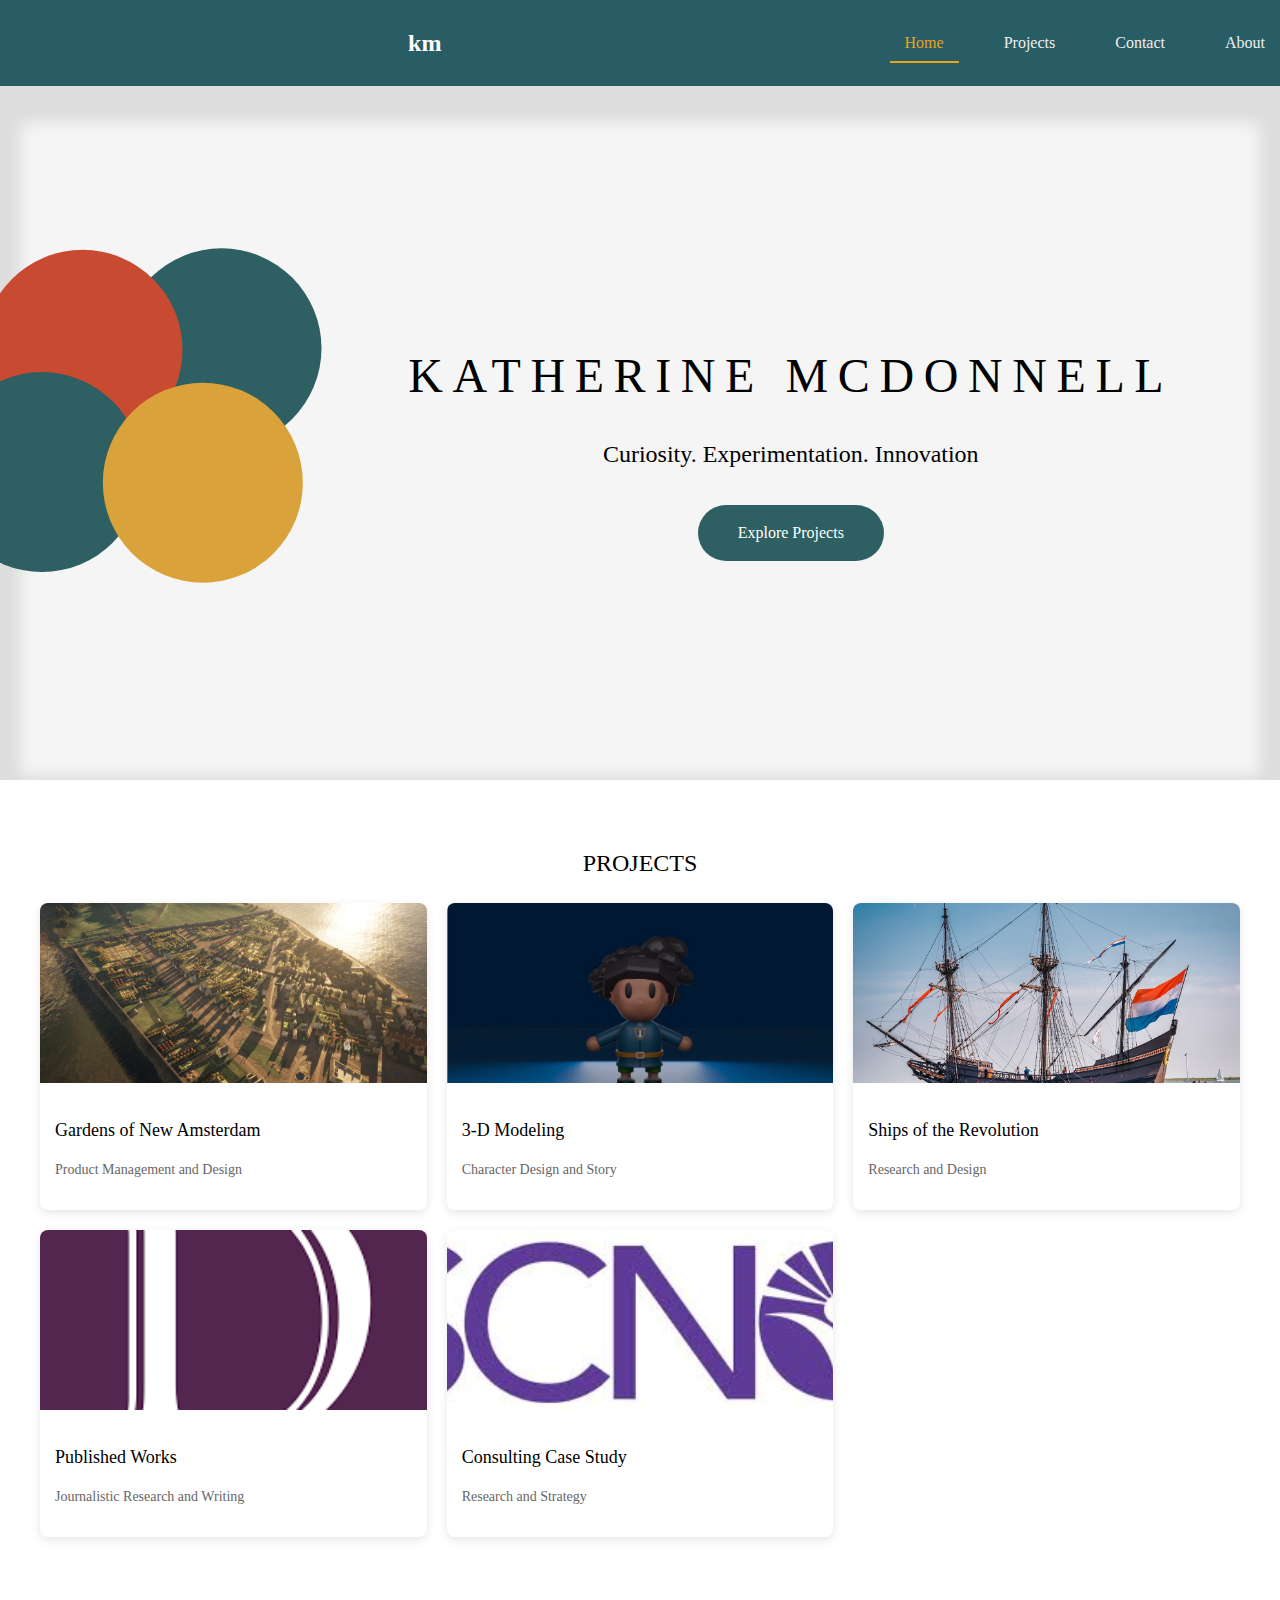
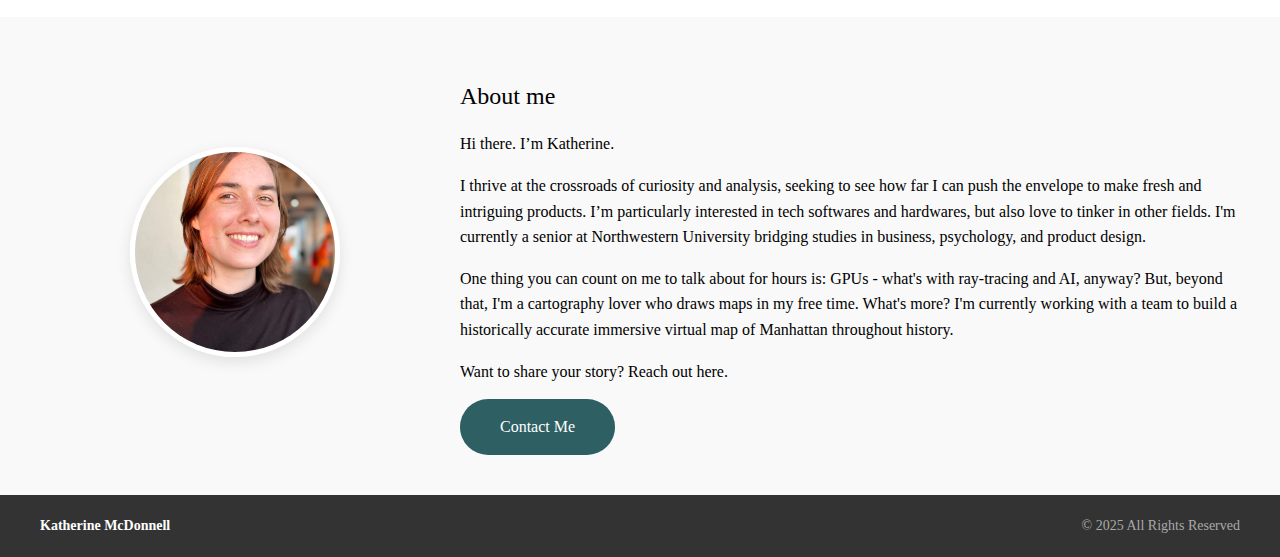
==== index.html @ 81356e84 "message" ====
<!DOCTYPE html>
<html lang="en">
<head>
    <meta charset="UTF-8">
    <meta name="viewport" content="width=device-width, initial-scale=1.0">
    <title>Katherine McDonnell | Portfolio</title>
    <link rel="stylesheet" href="style.css">
</head>
<div id="home" class="tab-pane active">
<body>
    <!-- Navigation -->
    <nav class="main-nav">
        <div class="container">
            <p class="logo">km</div>
            <ul class="nav-tabs">
                <li><a href="index.html" class="active">Home</a></li>
                <li><a href="projects.html">Projects</a></li>
                <li><a href="mailto:krmcd33@gmail.com">Contact</a></li>
                <li><a href="#about1">About</a></li>
            </ul>
        </div>
    </nav>

    <!-- Homepage Content -->
    <div class="Home">
        <!-- Hero Section -->
        <section class="hero">
            <div class="hero-content">
                <div class="circles-part">
                    <div class="parallax-container">
                        <div class="circle circle-1" data-speed="0.02"></div>
                        <div class="circle circle-2" data-speed="0.04"></div>
                        <div class="circle circle-3" data-speed="0.03"></div>
                        <div class="circle circle-4" data-speed="0.05"></div>
                    </div>
                </div>
                <div class="text-part">
                    <h1>KATHERINE MCDONNELL</h1>
                    <h2>Curiosity. Experimentation. Innovation</h2>
                    <a href="projects.html" class="btn">Explore Projects</a>
                </div>
            </div>
    
                <script>
                 document.addEventListener('DOMContentLoaded', function() {
                     const circles = document.querySelectorAll('.circle');
                     const container = document.querySelector('.parallax-container');
                    
                        // Initial position offset for natural look
                        circles.forEach(circle => {
                          const randomX = (Math.random() - 0.5) * 20;
                            const randomY = (Math.random() - 0.5) * 20;
                            circle.style.transform = `translate(${randomX}px, ${randomY}px)`;
                        });
                    
                        // Mouse parallax effect
                        document.addEventListener('mousemove', function(e) {
                            const containerRect = container.getBoundingClientRect();
                            const containerCenterX = containerRect.left + containerRect.width / 2;
                            const containerCenterY = containerRect.top + containerRect.height / 2;
                        
                            const mouseX = e.clientX;
                            const mouseY = e.clientY;
                        
                            circles.forEach(circle => {
                                const speed = parseFloat(circle.getAttribute('data-speed'));
                            
                                const offsetX = (containerCenterX - mouseX) * speed;
                                const offsetY = (containerCenterY - mouseY) * speed;
                            
                                circle.style.transform = `translate(${offsetX}px, ${offsetY}px)`;
                            });
                        });
                    
                        // Touch support for mobile
                        document.addEventListener('touchmove', function(e) {
                            if (e.touches.length > 0) {
                                const containerRect = container.getBoundingClientRect();
                                const containerCenterX = containerRect.left + containerRect.width / 2;
                                const containerCenterY = containerRect.top + containerRect.height / 2;
                            
                                const touchX = e.touches[0].clientX;
                                const touchY = e.touches[0].clientY;
                            
                                circles.forEach(circle => {
                                    const speed = parseFloat(circle.getAttribute('data-speed'));
                                
                                    const offsetX = (containerCenterX - touchX) * speed;
                                    const offsetY = (containerCenterY - touchY) * speed;
                                
                                    circle.style.transform = `translate(${offsetX}px, ${offsetY}px)`;
                                });
                            }
                        });
                    });
                </script>
            </div>

    
               
            </div>
        </section>

        <!-- Projects Section -->
        <section class="projects">
            <div class="container">
                <h3 class="section-title">PROJECTS</h3>
                <div class="project-grid">
                    <!-- Project 1 -->
                    <div class="project-card">
                        <div class="project-image">
                            <a href="gardens.html">
                            <img src="sunrise game map.jpg" alt="Gardens of New Amsterdam">
                            </a>
                        </div>
                        <div class="project-info">
                            <h3>Gardens of New Amsterdam</h3>
                            <p>Product Management and Design</p>
                        </div>
                    </div>
                    
                    <!-- Project 2 -->
                    <div class="project-card">
                        <div class="project-image">
                            <img src="teryn thorngrasp.jpg" alt="3D Character Modeling">
                        </div>
                        <div class="project-info">
                            <h3>3-D Modeling</h3>
                            <p>Character Design and Story</p>
                        </div>
                    </div>
                    
                    <!-- Project 3 -->
                    <div class="project-card">
                        <div class="project-image">
                            <a href="ships.html"> 
                            <img src="halve maen high qaulity.jpg" alt="Henry Hudson's Half Moon">
                            </a>
                        </div>
                        <div class="project-info">
                            <h3>Ships of the Revolution</h3>
                            <p>Research and Design</p>
                        </div>
                    </div>
                    <!-- Project 4 -->
                    <div class="project-card">
                        <div class="project-image">
                            <img src="Daily NU.png" alt="The Daily Northwestern">
                        </div>
                        <div class="project-info">
                            <h3>Published Works</h3>
                            <p>Journalistic Research and Writing</p>
                        </div>
                    </div>
                    <!-- Project 5 -->
                    <div class="project-card">
                        <div class="project-image">
                            <img src="scno logo.jpeg" alt="Consulting Case Study">
                        </div>
                        <div class="project-info">
                            <h3>Consulting Case Study</h3>
                            <p>Research and Strategy</p>
                        </div>
                    </div>
                </div>
            </div>
        </section>

        <!-- About Section -->
        <section class="about" id="about1">
            <div class="container">
                <div class="about-content" class_>
                    <div class="about-image">
                        <img src="Headshot.jpeg" alt="Katherine McDonnell">
                    </div>
                    <div class="about-text">
                        <h2>About me</h2>
                        <p>Hi there. I’m Katherine.</p>
                        <p>I thrive at the crossroads of curiosity and analysis, seeking to see how far I can push the envelope to make 
                            fresh and intriguing products. I’m particularly interested in tech softwares and hardwares, but also love to
                             tinker in other fields. I'm currently a senior at Northwestern University bridging studies in business, psychology, and product design.</p> 
                            
                        <p> One thing you can count on me to talk about for hours is: GPUs - what's with ray-tracing and AI, anyway? 
                            But, beyond that, I'm a cartography lover who draws maps in my free time. What's more?
                             I'm currently working with a team to build a historically accurate immersive virtual map of Manhattan throughout history.</p>
                        <p> Want to share your story? Reach out here. </p>
                        <a href="mailto:krmcd33@gmail.com" class="btn">Contact Me</a>
                    </div>
                </div>
            </div>
        </section>
    </body>

    <!-- Footer -->
    <footer>
        <div class="container">
            <div class="footer-content">
                <div class="footer-logo">Katherine McDonnell</div>
                <div class="footer-text">© 2025 All Rights Reserved</div>
            </div>
        </div>
    </footer>
</div>

    <!-- Additional tab content (these would be shown/hidden via JavaScript in a real implementation) -->
    
    
    <div class="timewalk-ships-content" style="display: none;">
        <div class="container">
            <div class="timewalk-intro">
                <h2>TimeWalk: Ships Through History</h2>
                <p>This project explores the evolution of maritime vessels from ancient galleys to modern container ships.</p>
            </div>
            
            <div class="timewalk-grid">
                <div class="timewalk-image">
                    <img src="/api/placeholder/400/320" alt="Historical Ships">
                </div>
                <div class="timewalk-text">
                    <h3>The Age of Sail</h3>
                    <p>From the 16th to the 19th century, sailing ships dominated maritime trade and naval warfare. This visualization recreates historically accurate models of ships from this era.</p>
                    <p>Based on naval architectural plans from maritime museums and historical records, these models showcase the evolution of ship design and seafaring technology.</p>
                </div>
            </div>
            
            <div class="historic-map">
                <h3>Port of Charleston: 1783</h3>
                <div class="map-image">
                    <img src="/api/placeholder/400/320" alt="Historical Harbor Map">
                </div>
                <p>This detailed recreation of Charleston Harbor in 1783 shows the bustling maritime activity during the early years of American independence, with accurate ship models based on historical records.</p>
            </div>
            
            <div class="timewalk-grid">
                <div class="timewalk-text">
                    <h3>Industrial Era Vessels</h3>
                    <p>The transition from sail to steam power revolutionized maritime transportation. This series explores the technological advancements of 19th and early 20th century ships.</p>
                    <p>Using engineering documents and photographs from maritime archives, these models demonstrate the industrial evolution of seafaring vessels.</p>
                </div>
                <div class="timewalk-image">
                    <img src="/api/placeholder/400/320" alt="Industrial Ships">
                </div>
            </div>
        </div>
    </div>
    
    <div class="modeling-content" style="display: none;">
        <div class="container">
            <div class="timewalk-intro">
                <h2>3D Character Modeling</h2>
                <p>A showcase of character design and modeling for games and interactive media.</p>
            </div>
            
            <div class="modeling-grid">
                <div class="modeling-card">
                    <h3>Medieval Characters</h3>
                    <div class="modeling-image">
                        <img src="/api/placeholder/400/320" alt="Medieval Character">
                    </div>
                    <p>Series of historically accurate character models for an educational game about medieval European village life.</p>
                    <div class="character-samples">
                        <div class="character-sample">
                            <img src="/api/placeholder/400/320" alt="Character 1">
                        </div>
                        <div class="character-sample">
                            <img src="/api/placeholder/400/320" alt="Character 2">
                        </div>
                        <div class="character-sample">
                            <img src="/api/placeholder/400/320" alt="Character 3">
                        </div>
                    </div>
                </div>
                
                <div class="modeling-card">
                    <h3>Fantasy Creatures</h3>
                    <div class="modeling-image">
                        <img src="/api/placeholder/400/320" alt="Fantasy Creature">
                    </div>
                    <p>Original character designs for an indie fantasy game project, featuring unique creatures and humanoid characters.</p>
                    <div class="character-samples">
                        <div class="character-sample">
                            <img src="/api/placeholder/400/320" alt="Creature 1">
                        </div>
                        <div class="character-sample">
                            <img src="/api/placeholder/400/320" alt="Creature 2">
                        </div>
                        <div class="character-sample">
                            <img src="/api/placeholder/400/320" alt="Creature 3">
                        </div>
                    </div>
                </div>
            </div>
            
            <div class="gallery" style="margin-top: 40px;">
                <h2 class="section-title">Model Gallery</h2>
                <div class="gallery-grid">
                    <div class="gallery-item">
                        <img src="/api/placeholder/400/320" alt="3D Model 1">
                    </div>
                    <div class="gallery-item">
                        <img src="/api/placeholder/400/320" alt="3D Model 2">
                    </div>
                    <div class="gallery-item">
                        <img src="/api/placeholder/400/320" alt="3D Model 3">
                    </div>
                    <div class="gallery-item">
                        <img src="/api/placeholder/400/320" alt="3D Model 4">
                    </div>
                </div>
            </div>
        </div>
    </div>

    <!-- Note: In a real implementation, you would need JavaScript to handle tab switching -->
    <script>
        // This would be expanded in a real implementation to handle tab switching
        document.addEventListener('DOMContentLoaded', function() {
            const navLinks = document.querySelectorAll('.nav-tabs a');
            
            navLinks.forEach(link => {
                link.addEventListener('click', function(e) {

                    if (text === 'Projects') return;
                    
                    e.preventDefault();
                    
                    // Remove active class from all links
                    navLinks.forEach(l => l.classList.remove('active'));
                    
                    // Add active class to clicked link
                    this.classList.add('active');
                    
                    // Hide all content sections
                    document.querySelector('.homepage-content').style.display = 'none';
                    document.querySelector('.project-content').style.display = 'none';
                    document.querySelector('.about').style.display = 'none';
                    document.querySelector('.contact').style.display = 'none';
                    
                    // Show relevant content based on clicked tab
                    const text = this.textContent.trim();
                    if (text === 'Home') {
                        document.querySelector('.homepage-content').style.display = 'block';
                    } else if (text === 'Projects') {
                        document.querySelector('.project-content').style.display = 'block';
                    } else if (text === 'About') {
                        document.querySelector('.about').style.display = 'block';
                    } else if (text === 'Contact) 
                        document.querySelector('.contact').style.display = 'block';
                    }
                });
            });
            
            // Set homepage content as visible by default
            document.querySelector('.homepage-content').style.display = 'block';
        });
    </script>
</body>
</html>
---- style.css ----
{
    margin: 0;
    padding: 0;
    box-sizing: border-box;
}

body {
    font-family: 'Jost';
    line-height: 1.6;
    color: #000000;
    background-color: #fff;
}

.container {
    max-width: 1200px;
    margin: 0 auto;
    padding: 0 20px;
}

a {
    text-decoration: none;
    color: #333;
}

img {
    max-width: 100%;
    height: auto;
}


/* Header Styles */
header {
    padding: 0px 0;
    border-bottom: 1px solid #eee;
}

.header-content {
    display: flex;
    justify-content: space-between;
    align-items: center;
}

/* Navigation Styles */
.main-nav {
    background-color: #295D65;
    padding: 0px 0;
    margin-bottom: 0px;
    position: sticky;
    top: 0;
    text-align: center;
    z-index: 1000;
    display: flex;
    align-items: center;
    }
    
.logo {
    font-size: 24px;
    margin-left: 0px;
    justify-content: left;
    font-weight: bold;
    color: #fffafa;
}
.nav-tabs {
    display: flex;
    list-style: none;
    gap: 30px;
    justify-content: center;
}

.nav-tabs li a {
    padding: 10px 15px;
    font-weight: 500;
    transition: all 0.3s;
    color:#eee;
}

.nav-tabs li a:hover,
.nav-tabs li a.active {
    color: #E8A41C;
    border-bottom: 2px solid #E8A41C;
}

/* Hero Section */
.hero {
    width: 100%;
    min-height: 70vh;
    display: flex;
    align-items: center;
    background-color: #f5f5f5;
    box-shadow: inset 0px 16px 16px 20px rgba(0, 0, 0, 0.1);
    padding: 2rem 0;
    overflow: hidden;
}

.hero-content {
    width: 100%;
    max-width: 1200px;
    margin: 0 auto;
    display: flex;
    flex-direction: row;
    align-items: center;
    justify-content: space-between;
    padding: 0 2rem;
}

/* Left side with circles */
.circles-part {
    width: 30%;
    position: relative;
}

.parallax-container {
    position: relative;
    width: 100%;
    height: 400px;
}

.circle {
    position: absolute;
    border-radius: 50%;

    transition: transform 0.3s ease-out;
}

.circle-1 {
    width: 200px;
    height: 200px;
    background-color: #C84B31; /* Red-orange */
    top: 25px;
    left: -55px;
    z-index: 2;
}

.circle-2 {
    width: 200px;
    height: 200px;
    background-color: #2D5F63; /* Teal */
    top: 25px;
    left: 75px;
    z-index: 1;
}

.circle-3 {
    width: 200px;
    height: 200px;
    background-color: #2D5F63; /* Second teal circle */
    top: 140px;
    left: -100px;
    z-index: 3;
}

.circle-4 {
    width: 200px;
    height: 200px;
    background-color: #D9A23A; /* Yellow-gold */
    top: 140px;
    left: 55px;
    z-index: 4;
}

/* Right side with text */
.text-part {
    width: 100%;
    text-align: center;
    padding-left: 2rem;
}

.text-part h1 {
    font-size: 3rem;
    font-weight: 500;
    margin-bottom: 1rem;
    letter-spacing: 0.6rem;
}

.text-part h2 {
    font-size: 1.5rem;
    font-weight: 400;
    margin-bottom: 2rem;
}

.btn {
    display: inline-block;
    padding: 15px 40px;
    background-color: #2D5F63;
    color: white;
    text-decoration: none;
    border-radius: 50px;
    font-size: 1rem;
    font-weight: 500;
    transition: all 0.3s ease;
}

.btn:hover {
    background-color: #224b4e;
    transform: translateY(-3px);
    box-shadow: 0 10px 20px rgba(0, 0, 0, 0.1);
}

/* Responsive styles */
@media (max-width: 992px) {
    .hero-content {
        flex-direction: column;
    }
    
    .circles-part, .text-part {
        width: 100%;
    }
    
    .circles-part {
        margin-bottom: 2rem;
    }
    
    .text-part {
        text-align: center;
        padding-left: 0;
    }
    
    .parallax-container {
        height: 350px;
    }
}

@media (max-width: 576px) {
    .text-part h1 {
        font-size: 2rem;
    }
    
    .text-part h2 {
        font-size: 1rem;
    }
    
    .btn {
        padding: 12px 30px;
    }
    
    .parallax-container {
        height: 300px;
    }
    
    .circle {
        transform: scale(0.8);
    }
}
/* END logo styles*/

/* Projects Section */
.projects {
    padding: 40px 0;
}

.section-title {
    font-size: 24px;
    margin-bottom: 20px;
    text-align: center;
}

.project-grid {
    display: grid;
    grid-template-columns: repeat(3, 1fr);
    gap: 20px;
    margin-bottom: 40px;
}

.project-card {
    background-color: #fff;
    border-radius: 8px;
    overflow: hidden;
    box-shadow: 0 3px 10px rgba(0,0,0,0.1);
    transition: transform 0.3s;
}

.project-card:hover {
    transform: translateY(-5px);
}

.project-image {
    height: 180px;
    overflow: hidden;
}

.project-image img {
    width: 100%;
    height: 100%;
    object-fit: cover;
    transition: transform 0.3s;
}

.project-card:hover .project-image img {
    transform: scale(1.05);
}

.project-info {
    padding: 15px;
}

.project-info h3 {
    margin-bottom: 10px;
    font-size: 18px;
}

.project-info p {
    color: #666;
    font-size: 14px;
}

/* About Section */
.section-about {
    margin-bottom: 40px;
    background-color: #f5f5f5; /* Light gray background */
    padding: 20px;
    border-radius: 8px;
    box-shadow: inset 0px 16px 0px 20px rgba(0, 0, 0, 0.1); /* Subtle drop shadow */
}

.about {
    padding: 40px 0;
    background-color: #f9f9f9;
}

.about-content {
    display: grid;
    grid-template-columns: 1fr 2fr;
    gap: 30px;
    align-items: center;
}

.about-image {
    text-align: center;
}

.about-image img {
    width: 200px;
    height: 200px;
    border-radius: 50%;
    object-fit: cover;
    border: 5px solid #fff;
    box-shadow: 0 5px 15px rgba(0,0,0,0.1);
}

.about-text h2 {
    margin-bottom: 15px;
    font-size: 24px;
}

.about-text p {
    margin-bottom: 15px;
    color: #000000;
}

/* Gallery Section */
.gallery {
    padding: 40px 0;
}

.gallery-grid {
    display: grid;
    grid-template-columns: repeat(4, 1fr);
    gap: 15px;
}

.gallery-item {
    height: 180px;
    overflow: hidden;
    border-radius: 8px;
}

.gallery-item img {
    width: 100%;
    height: 100%;
    object-fit: cover;
    transition: transform 0.3s;
}

.gallery-item:hover img {
    transform: scale(1.05);
}

/* Contact Section */
.contact {
    padding: 40px 0;
    background-color: #f9f9f9;
}

.contact-btn {
    display: block;
    text-align: center;
    margin-top: 20px;
}

/* Footer */
footer {
    background-color: #333;
    color: #fff;
    padding: 20px 0;
    text-align: center;
    font-size: 14px;
}

.footer-content {
    display: flex;
    justify-content: space-between;
    align-items: center;
}

.footer-logo {
    color: #fff;
    font-weight: bold;
}

.footer-text {
    color: #aaa;
}

/* Time Walk Specific Styles */
.timewalk-content {
    padding: 20px 0 40px;
}

.timewalk-intro {
    margin-bottom: 30px;
}

h2 {
    font-size: 24px;
    margin-bottom: 15px;
    font-weight: 500;
}

.timewalk-grid {
    display: grid;
    grid-template-columns: 1;
    gap: 30px;
    margin-bottom: 40px;
}

.timewalk-image {
    height: 250px;
    border-radius: 8px;
    overflow: hidden;
    
}

.timewalk-image img {
    width: 100%;
    height: 100%;
    object-fit: contain;
    align-items: left;
}

h3 {
    font-size: 20px;
    margin-bottom: 15px;
    font-weight: 500;
}

.timewalk-text p {
    color: #555;
    margin-bottom: 15px;
}

.historic-map {
    margin: 40px 0;
}

.map-image {
    height: 400px;
    border-radius: 8px;
    overflow: hidden;
    margin-bottom: 20px;
}

.map-image img {
    width: 100%;
    height: 100%;
    object-fit: cover;
}

.inline-img {
    vertical-align: middle; /* Aligns the image with the text */
    margin-right: 10px; /* Adds spacing between the image and text */
    height: 40px; /* Adjust size as needed */
}

/* 3D Modeling Specific Styles */
.modeling-grid {
    display: grid;
    grid-template-columns: 1fr 1fr;
    gap: 30px;
}

.modeling-card {
    background-color: #f9f9f9;
    border-radius: 8px;
    overflow: hidden;
    padding: 20px;
    box-shadow: 0 3px 10px rgba(0,0,0,0.1);
}

.modeling-card h3 {
    font-size: 20px;
    margin-bottom: 15px;
}

.modeling-image {
    height: 200px;
    border-radius: 8px;
    overflow: hidden;
    margin-bottom: 15px;
}

.modeling-image img {
    width: 100%;
    height: 100%;
    object-fit: cover;
}

.character-samples {
    display: flex;
    gap: 15px;
    margin-top: 20px;
}

.character-sample {
    width: 80px;
    height: 80px;
    border-radius: 8px;
    overflow: hidden;
}

.character-sample img {
    width: 100%;
    height: 100%;
    object-fit: cover;
}

/* Responsive Design */
@media (max-width: 992px) {
    .project-grid, 
    .gallery-grid {
        grid-template-columns: repeat(3, 1fr);
    }
}

@media (max-width: 768px) {
    .about-content,
    .timewalk-grid,
    .modeling-grid {
        grid-template-columns: 1fr;
    }
    
    .about-image {
        margin-bottom: 20px;
    }
    
    .nav-tabs {
        flex-wrap: wrap;
        gap: 10px;
    }
    
    .gallery-grid {
        grid-template-columns: repeat(2, 1fr);
    }
    
    .footer-content {
        flex-direction: column;
        gap: 15px;
    }
}

@media (max-width: 576px) {
    .project-grid,
    .gallery-grid {
        grid-template-columns: 1fr;
    }
    
    .character-samples {
        flex-wrap: wrap;
    }
}
.section-work {
    margin-bottom: 40px;
    background-color: #F4F4F4; /* Light gray background */
    padding: 20px;
    border-radius: 8px;
    box-shadow: 4px 4px 8px rgba(0, 0, 0, 0.1); /* Subtle drop shadow */
}

.section-light-shadow {
    box-shadow: 0 2px 4px rgba(0, 0, 0, 0.05);
}

.section-medium-shadow {
    box-shadow: 0 4px 8px rgba(0, 0, 0, 0.1);
}

.section-heavy-shadow {
    box-shadow: 0 8px 16px rgba(0, 0, 0, 0.15);
}

.showcase-grid {
    display: grid;
    grid-template-columns: repeat(2, 1fr);
    gap: 20px;
    margin-bottom: 40px;
}

.showcase-grid img {
    width: 300px;  /* Fixed width */
    height: 200px; /* Fixed height */
    object-fit: cover; /* This is crucial - maintains aspect ratio without distortion */
}

.grid-container {
    display: grid;
    grid-template-columns: auto auto;
    gap: 10px; /* Optional: adds space between images */
  }
  
  .grid-container img {
    width: 300px;  /* Fixed width */
    height: 200px; /* Fixed height */
    object-fit: cover; /* This is crucial - maintains aspect ratio without distortion */
  }

  .banner {
    position: relative;
    width: 100vw;
    margin-left: 50%;
    transform: translateX(-50%);
    height: 500px; /* Adjust height as needed */
    overflow: hidden;
    margin-top: 0 !important;
  }

  .banner img {
    width: 100vw;
    height: 100%;
    object-fit: cover;
    display: block; /* Removes any default spacing */
  }

  body {
    margin: 0;
    padding: 0;
    overflow-x: hidden; /* Prevents horizontal scrollbars */
  }

  .container-flex {
    display: flex;
    align-items: stretch; /* Ensures equal height */
    width: 80%; /* Adjust width as needed */
    margin: 0 auto; /* Centers the container */
}

.image-container {
    flex: 1; 
    display: flex;
    justify-content: center; /* Centers the image */
    align-items: center; /* Aligns vertically */
}

.image-container img {
    height: auto; /* Makes image match text height */
    max-height: auto; /* Prevents overflow */
    width: auto; /* Maintains aspect ratio */
}

.text-container {
    flex: 1; /* Takes up the right half */
    display: flex;
    flex-direction: column;
    justify-content: space-between;
    padding-left: 20px; /* Space between image and text */
}

.text-container p {
    padding: 15px;
    margin: 5px 0;
    border-radius: 5px; /* Slight rounding for styling */
}

html {
    scroll-behavior: smooth;
}
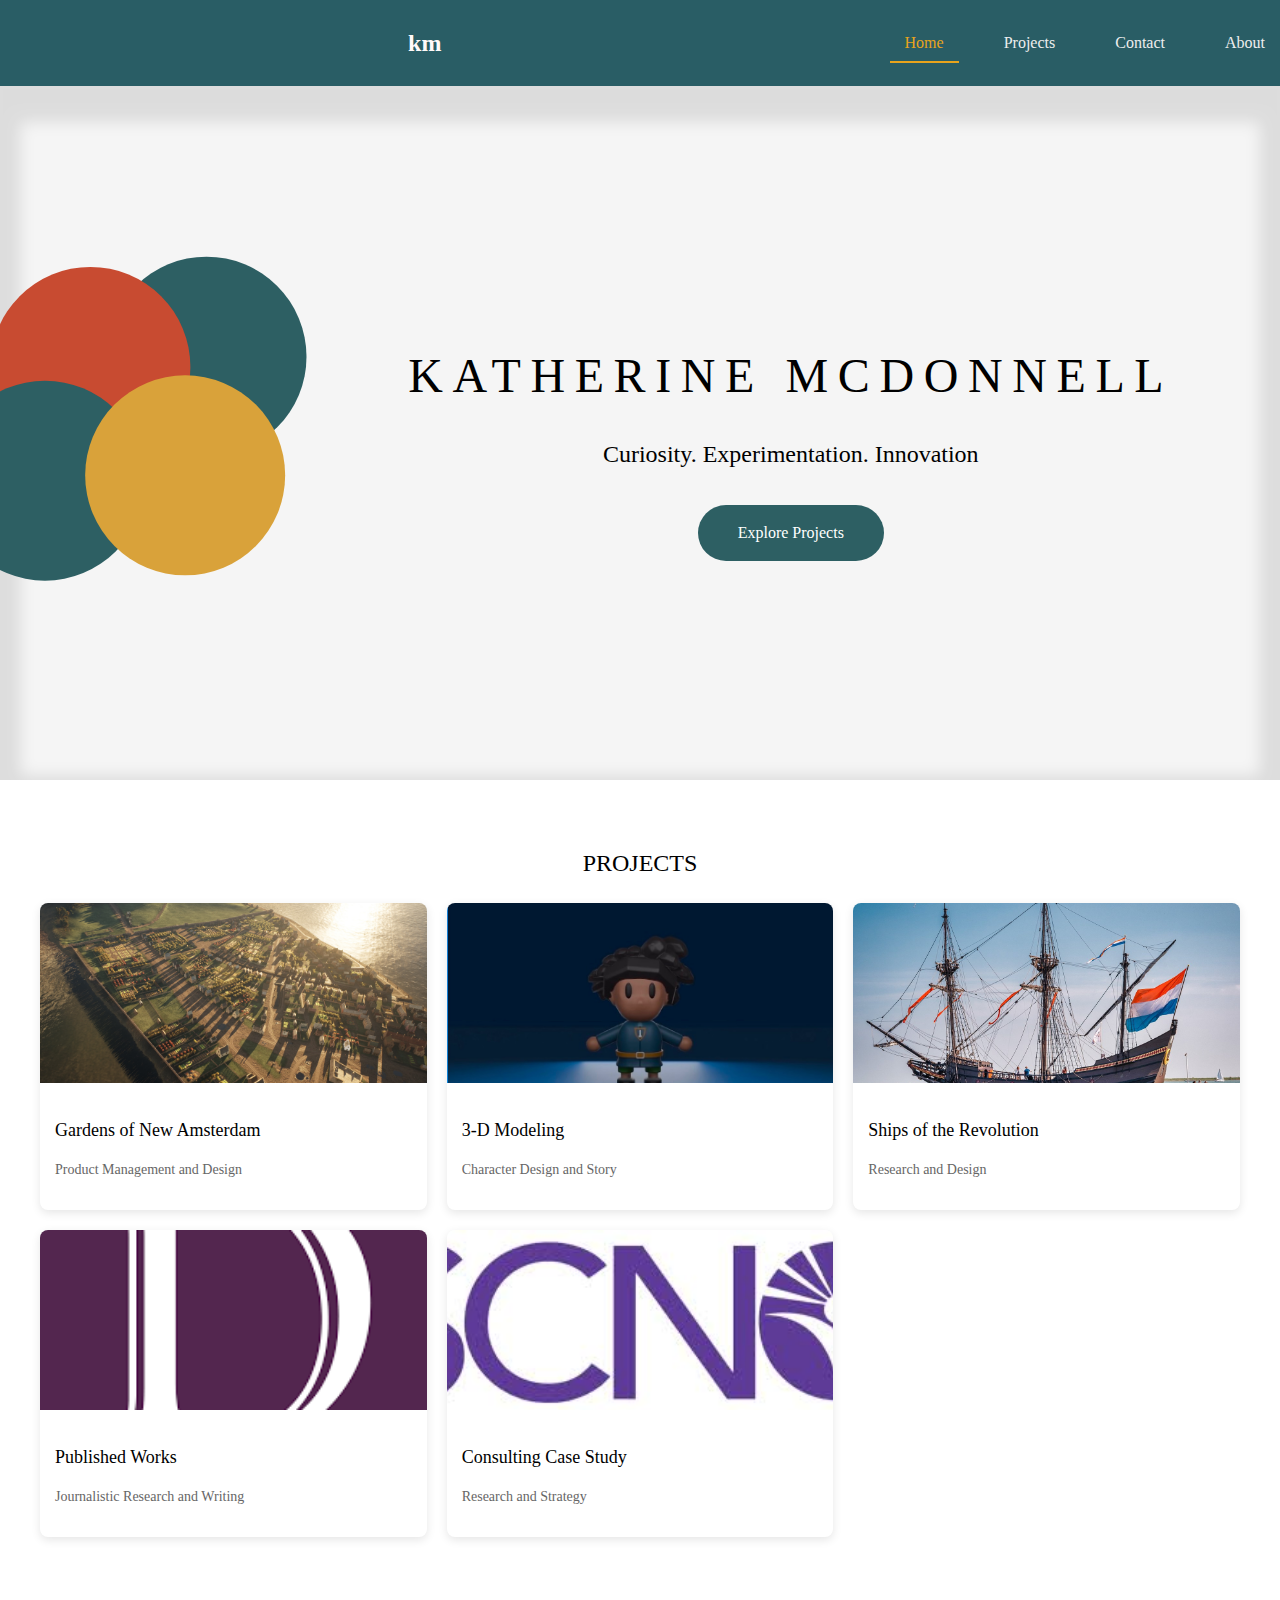
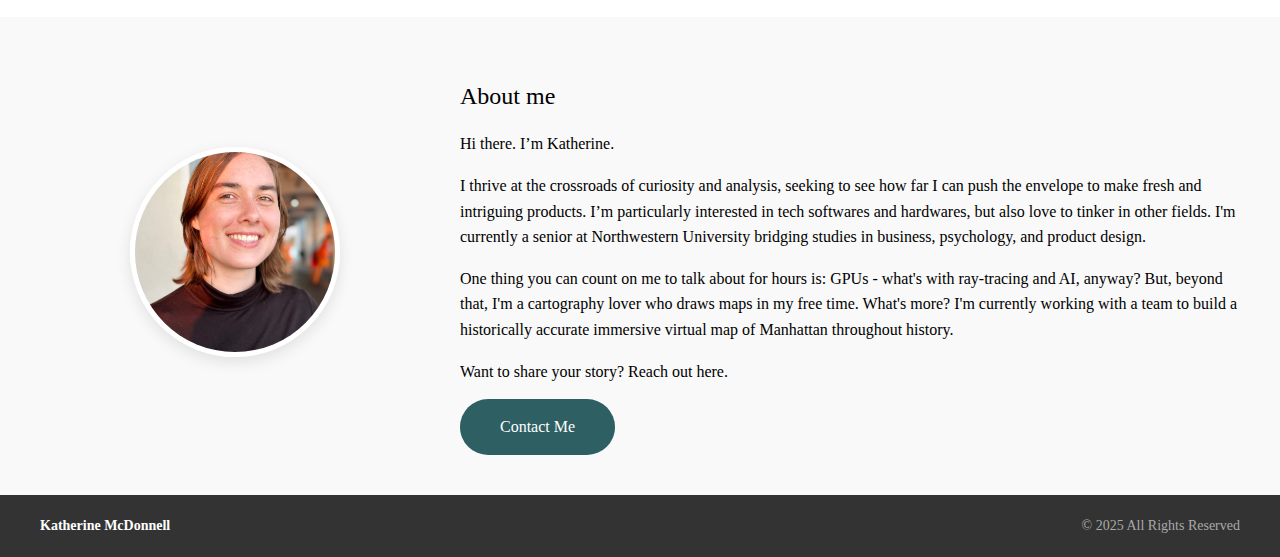
==== commit 34a4b0c2: "Commit main" ====
--- a/index.html
+++ b/index.html
@@ -352,7 +352,6 @@
             
             // Set homepage content as visible by default
             document.querySelector('.homepage-content').style.display = 'block';
-        });
     </script>
 </body>
 </html>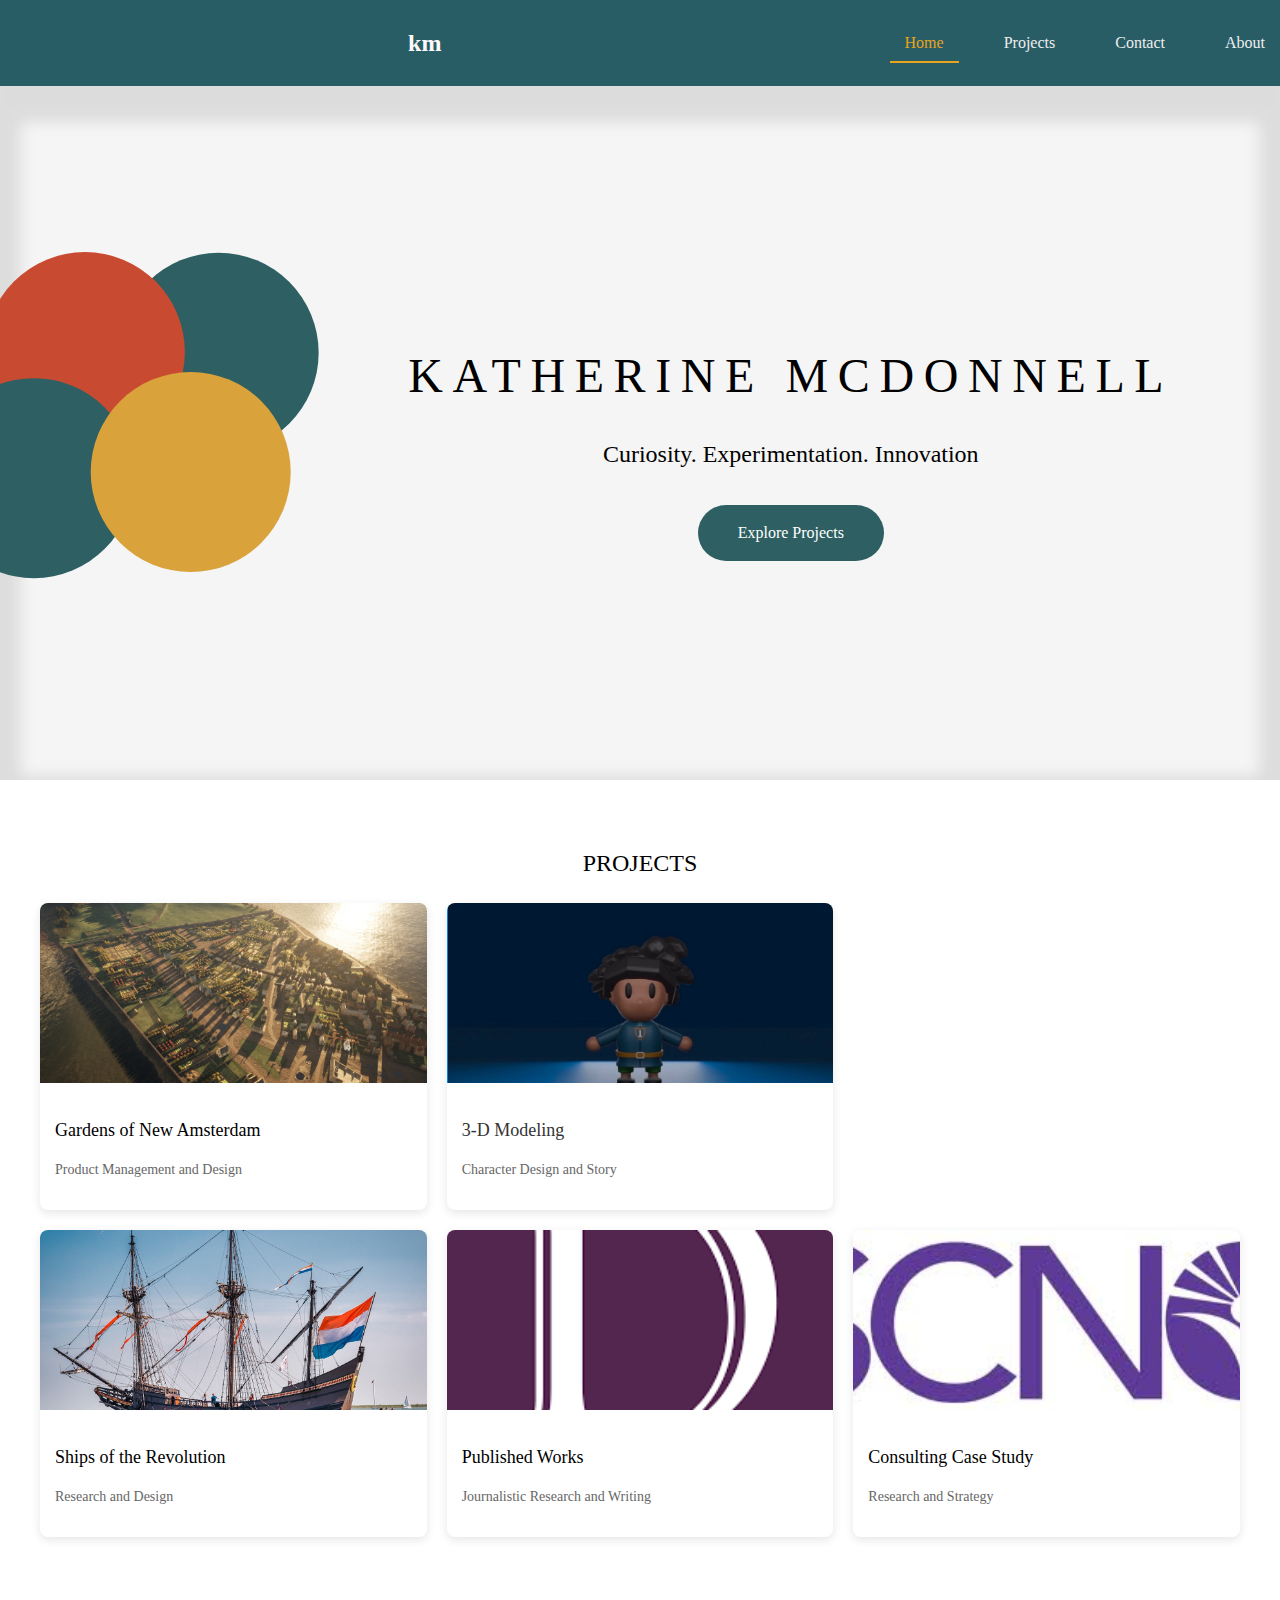
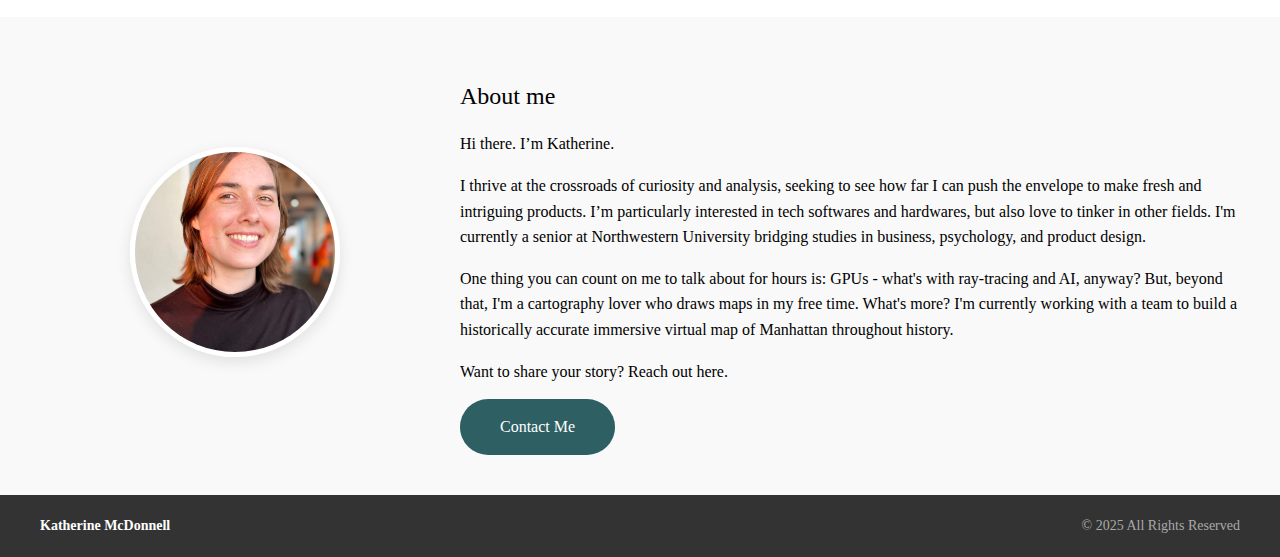
==== commit ccb54402: "index fix" ====
--- a/index.html
+++ b/index.html
@@ -122,6 +122,7 @@
                     <!-- Project 2 -->
                     <div class="project-card">
                         <div class="project-image">
+                            <a href="modeling.html">
                             <img src="teryn thorngrasp.jpg" alt="3D Character Modeling">
                         </div>
                         <div class="project-info">
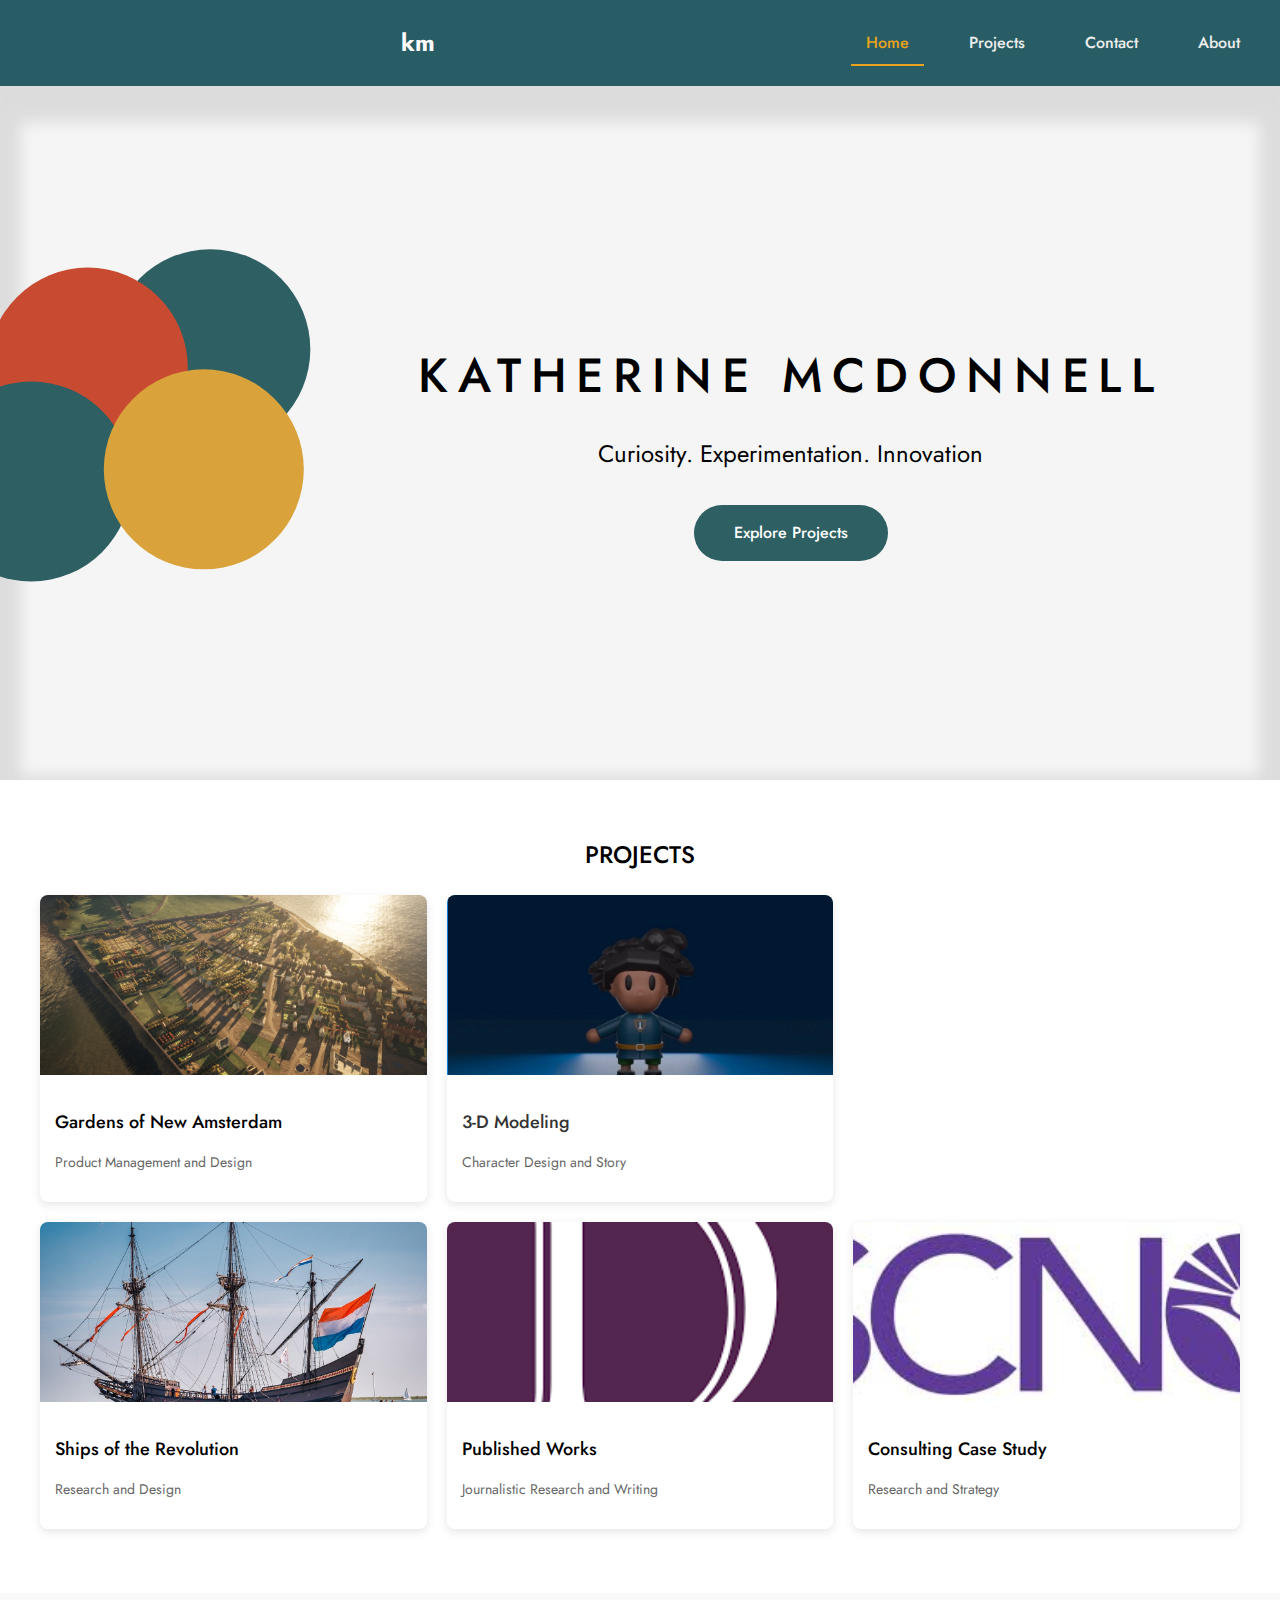
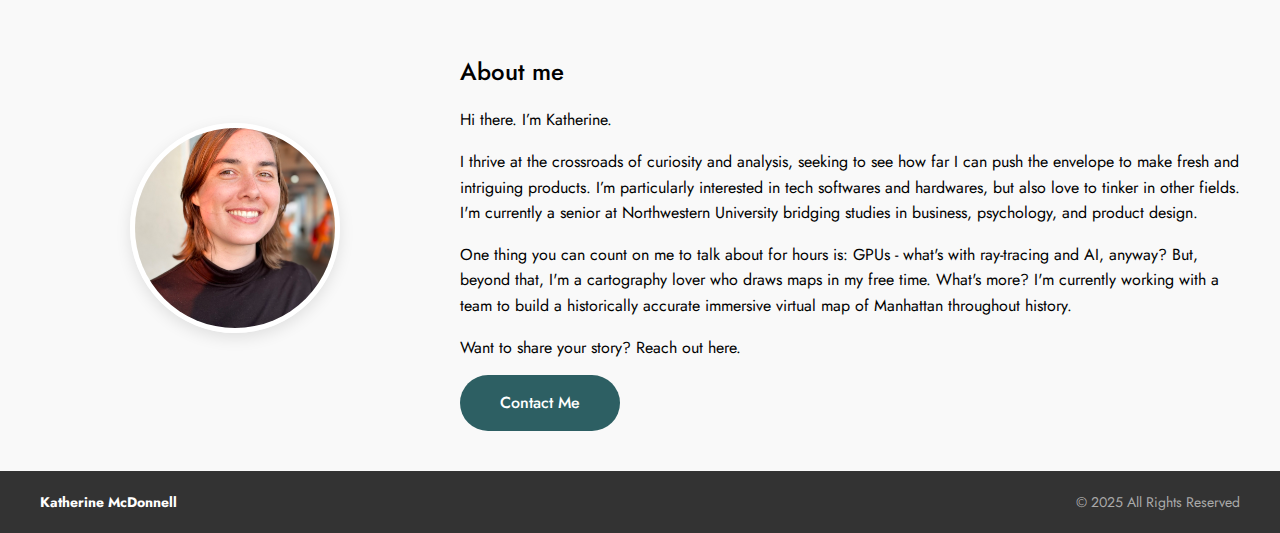
==== commit 30dbec29: "changes to about href and font testing" ====
--- a/index.html
+++ b/index.html
@@ -143,6 +143,7 @@
                             <p>Research and Design</p>
                         </div>
                     </div>
+
                     <!-- Project 4 -->
                     <div class="project-card">
                         <div class="project-image">
@@ -153,6 +154,7 @@
                             <p>Journalistic Research and Writing</p>
                         </div>
                     </div>
+                    
                     <!-- Project 5 -->
                     <div class="project-card">
                         <div class="project-image">
--- a/style.css
+++ b/style.css
@@ -1,3 +1,4 @@
+@import url('https://fonts.googleapis.com/css2?family=Jost:wght@300;400;500;700&display=swap');
 {
     margin: 0;
     padding: 0;
@@ -43,10 +44,9 @@
 /* Navigation Styles */
 .main-nav {
     background-color: #295D65;
-    padding: 0px 0;
+    padding: 0px 25px;
     margin-bottom: 0px;
     position: sticky;
-    top: 0;
     text-align: center;
     z-index: 1000;
     display: flex;
@@ -245,7 +245,7 @@
 
 /* Projects Section */
 .projects {
-    padding: 40px 0;
+    padding: 32px 0;
 }
 
 .section-title {
@@ -258,7 +258,7 @@
     display: grid;
     grid-template-columns: repeat(3, 1fr);
     gap: 20px;
-    margin-bottom: 40px;
+    margin-bottom: 32px;
 }
 
 .project-card {
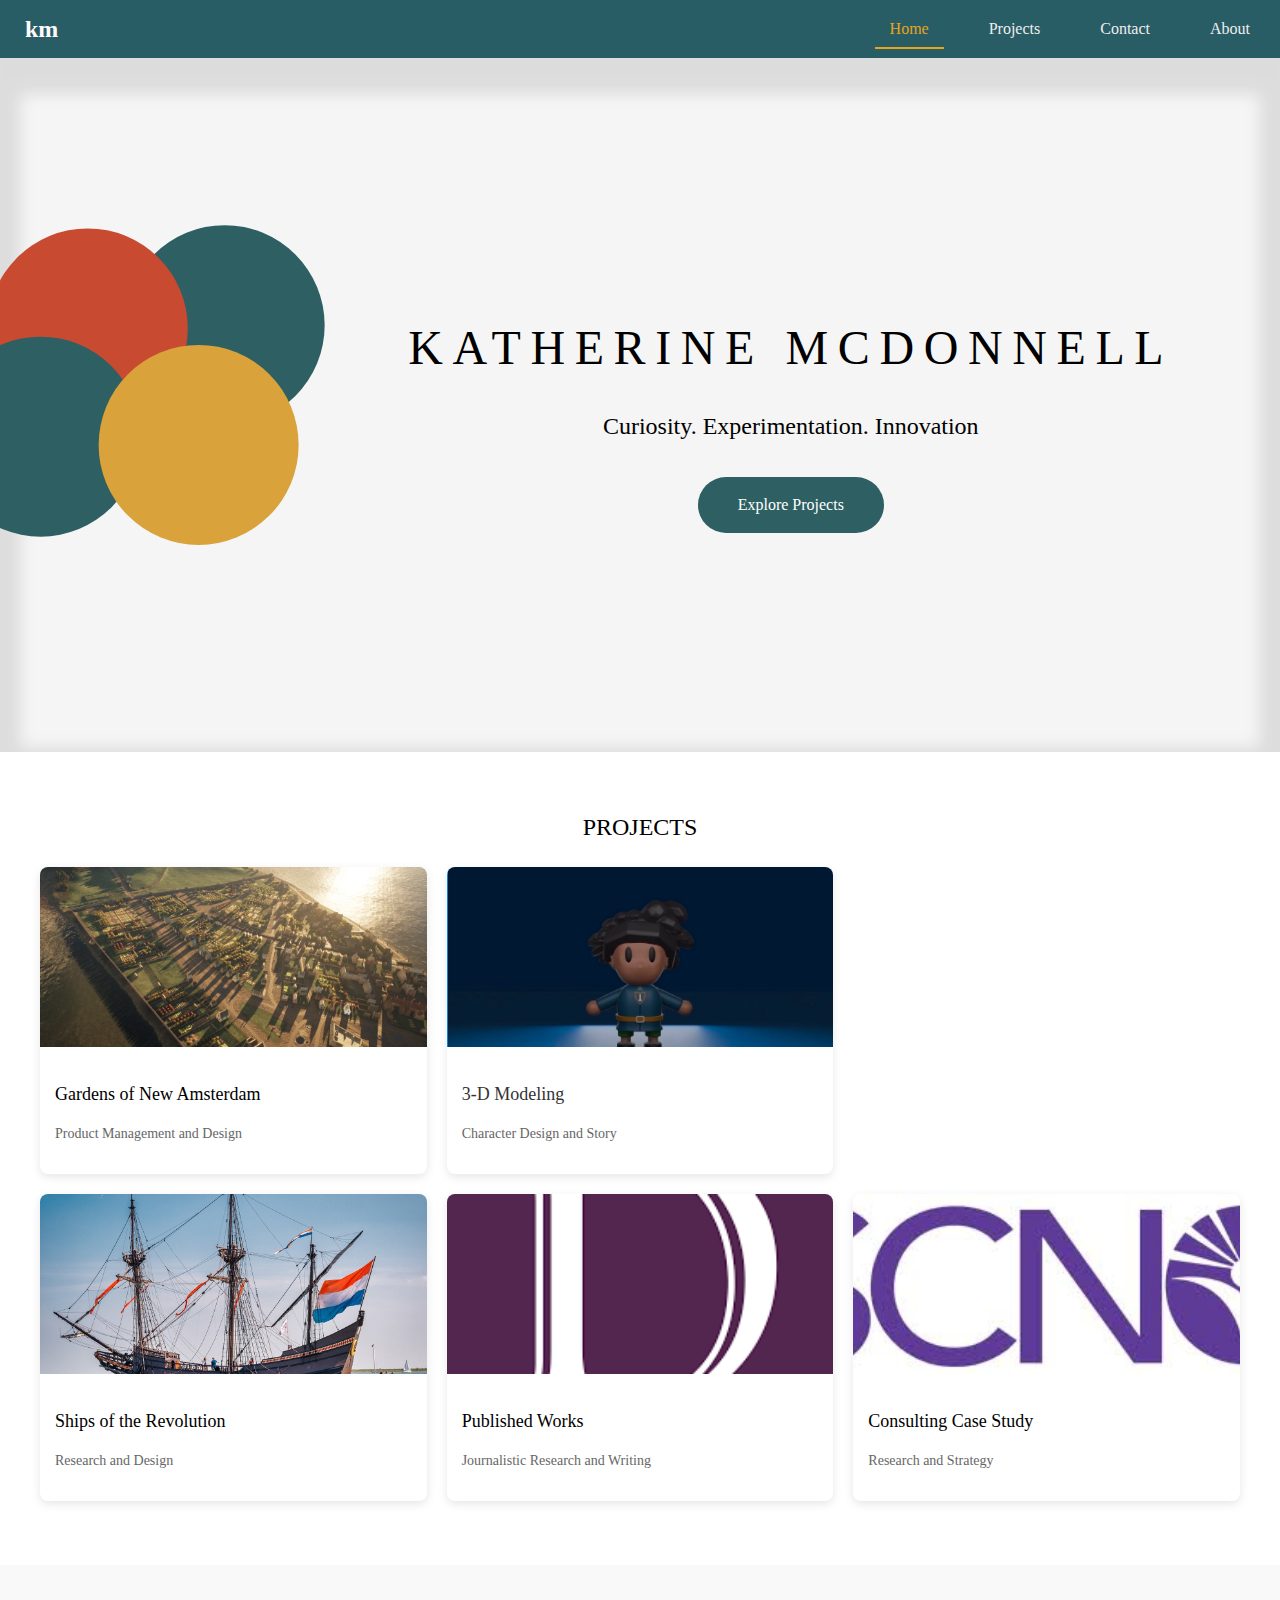
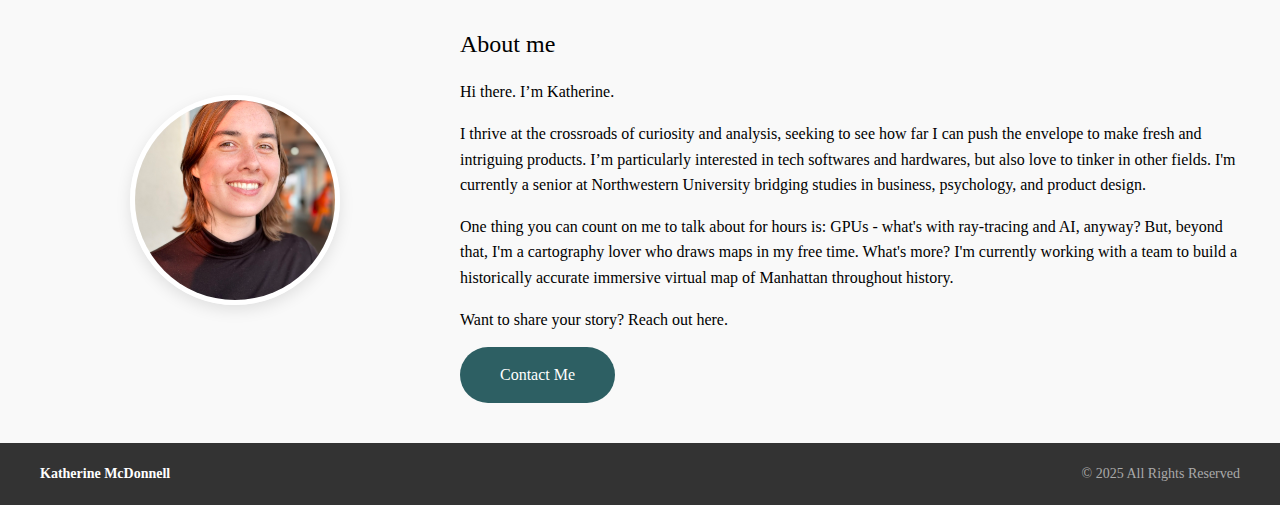
==== commit a8e31ca6: "edits whoop!" ====
--- a/index.html
+++ b/index.html
@@ -10,13 +10,15 @@
 <body>
     <!-- Navigation -->
     <nav class="main-nav">
-        <div class="container">
-            <p class="logo">km</div>
+        <div class="logo-container">
+            <div class="logo">km</div>
+        </div>
+        <div class="nav-tabs">
             <ul class="nav-tabs">
-                <li><a href="index.html" class="active">Home</a></li>
+                <li><a href="index.html"  class="active">Home</a></li>
                 <li><a href="projects.html">Projects</a></li>
                 <li><a href="mailto:krmcd33@gmail.com">Contact</a></li>
-                <li><a href="#about1">About</a></li>
+                <li><a href="index.html#about1">About</a></li>
             </ul>
         </div>
     </nav>
--- a/style.css
+++ b/style.css
@@ -1,4 +1,4 @@
-@import url('https://fonts.googleapis.com/css2?family=Jost:wght@300;400;500;700&display=swap');
+
 {
     margin: 0;
     padding: 0;
@@ -47,24 +47,39 @@
     padding: 0px 25px;
     margin-bottom: 0px;
     position: sticky;
-    text-align: center;
+    top: 0;
     z-index: 1000;
     display: flex;
     align-items: center;
-    }
-    
+    justify-content: space-between; /* This creates space between child elements */
+    width: 100%; /* Ensure it spans the full width */
+}
+
+/* Container for the logo */
+.logo-container {
+    display: flex;
+    align-items: center;
+    margin-top: 10px;
+    margin-bottom: 10px;
+}
+
 .logo {
     font-size: 24px;
-    margin-left: 0px;
-    justify-content: left;
-    font-weight: bold;
+    font-weight: 600;
     color: #fffafa;
 }
+
+/* Container for the navigation tabs */
+.nav-container {
+    margin-left: auto; /* This pushes the nav to the right */
+}
+
 .nav-tabs {
     display: flex;
     list-style: none;
     gap: 30px;
-    justify-content: center;
+    margin-right: 20px;
+    padding: 0;
 }
 
 .nav-tabs li a {
@@ -643,6 +658,7 @@
     margin: 0;
     padding: 0;
     overflow-x: hidden; /* Prevents horizontal scrollbars */
+    overflow-y: visible;
   }
 
   .container-flex {
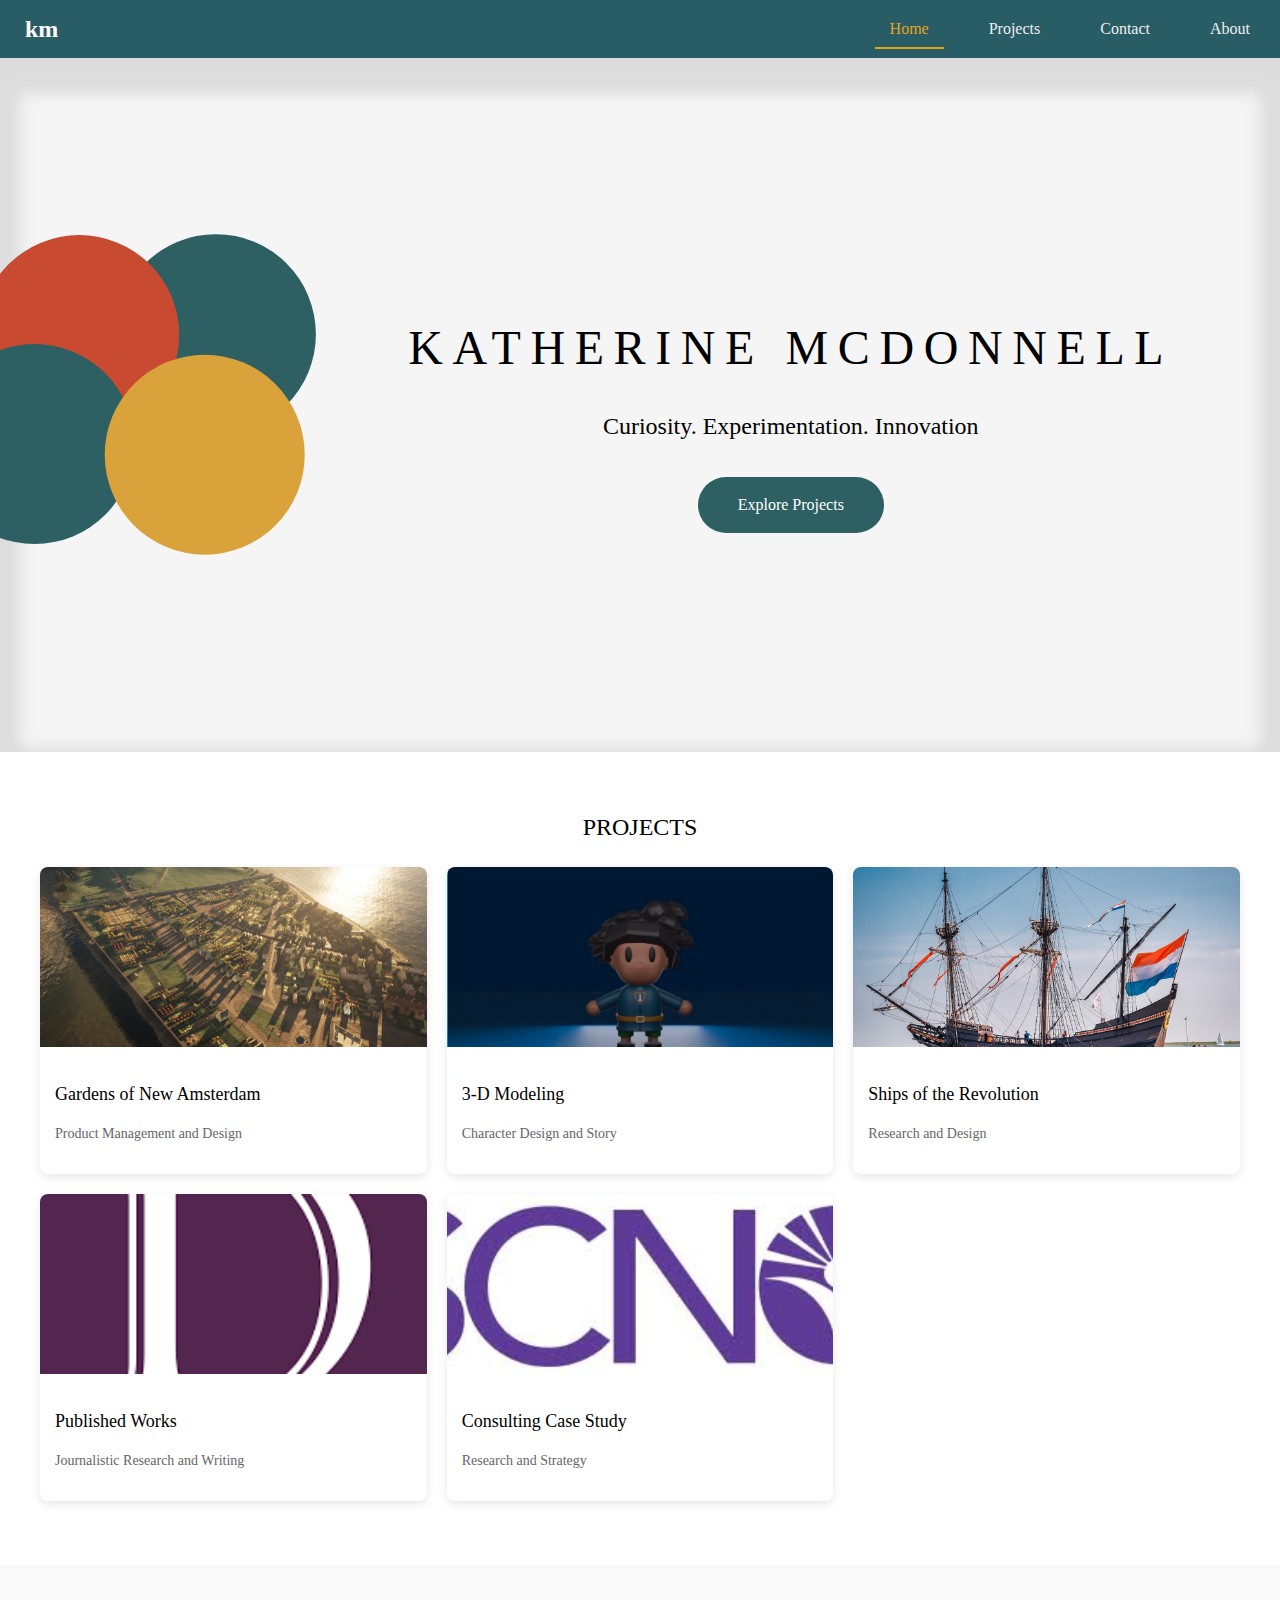
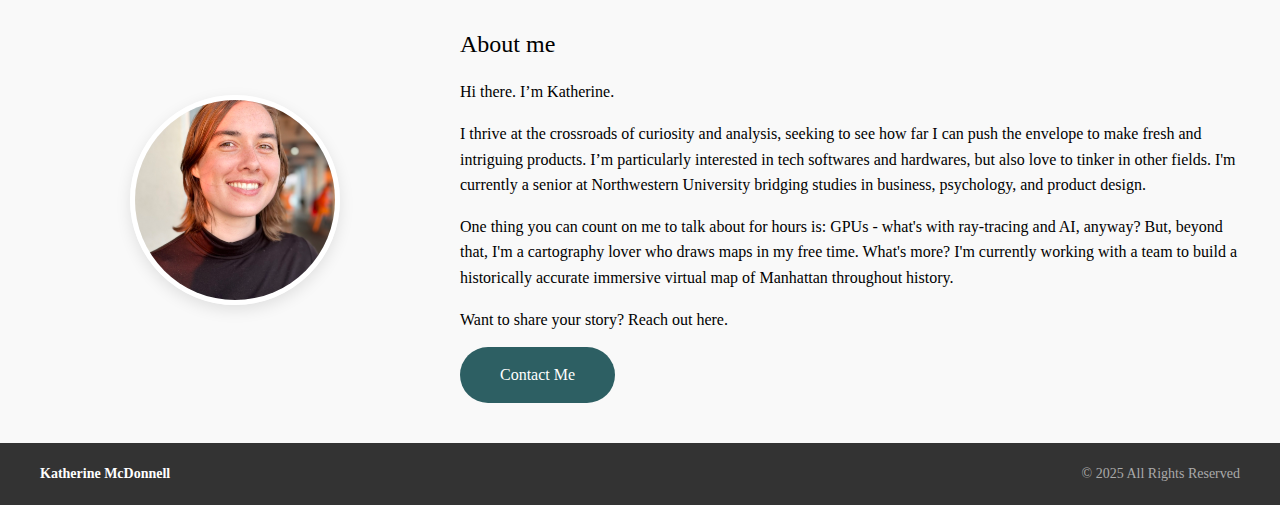
==== commit df745778: "changes" ====
--- a/index.html
+++ b/index.html
@@ -97,10 +97,6 @@
                     });
                 </script>
             </div>
-
-    
-               
-            </div>
         </section>
 
         <!-- Projects Section -->
@@ -126,6 +122,7 @@
                         <div class="project-image">
                             <a href="modeling.html">
                             <img src="teryn thorngrasp.jpg" alt="3D Character Modeling">
+                            </a>
                         </div>
                         <div class="project-info">
                             <h3>3-D Modeling</h3>
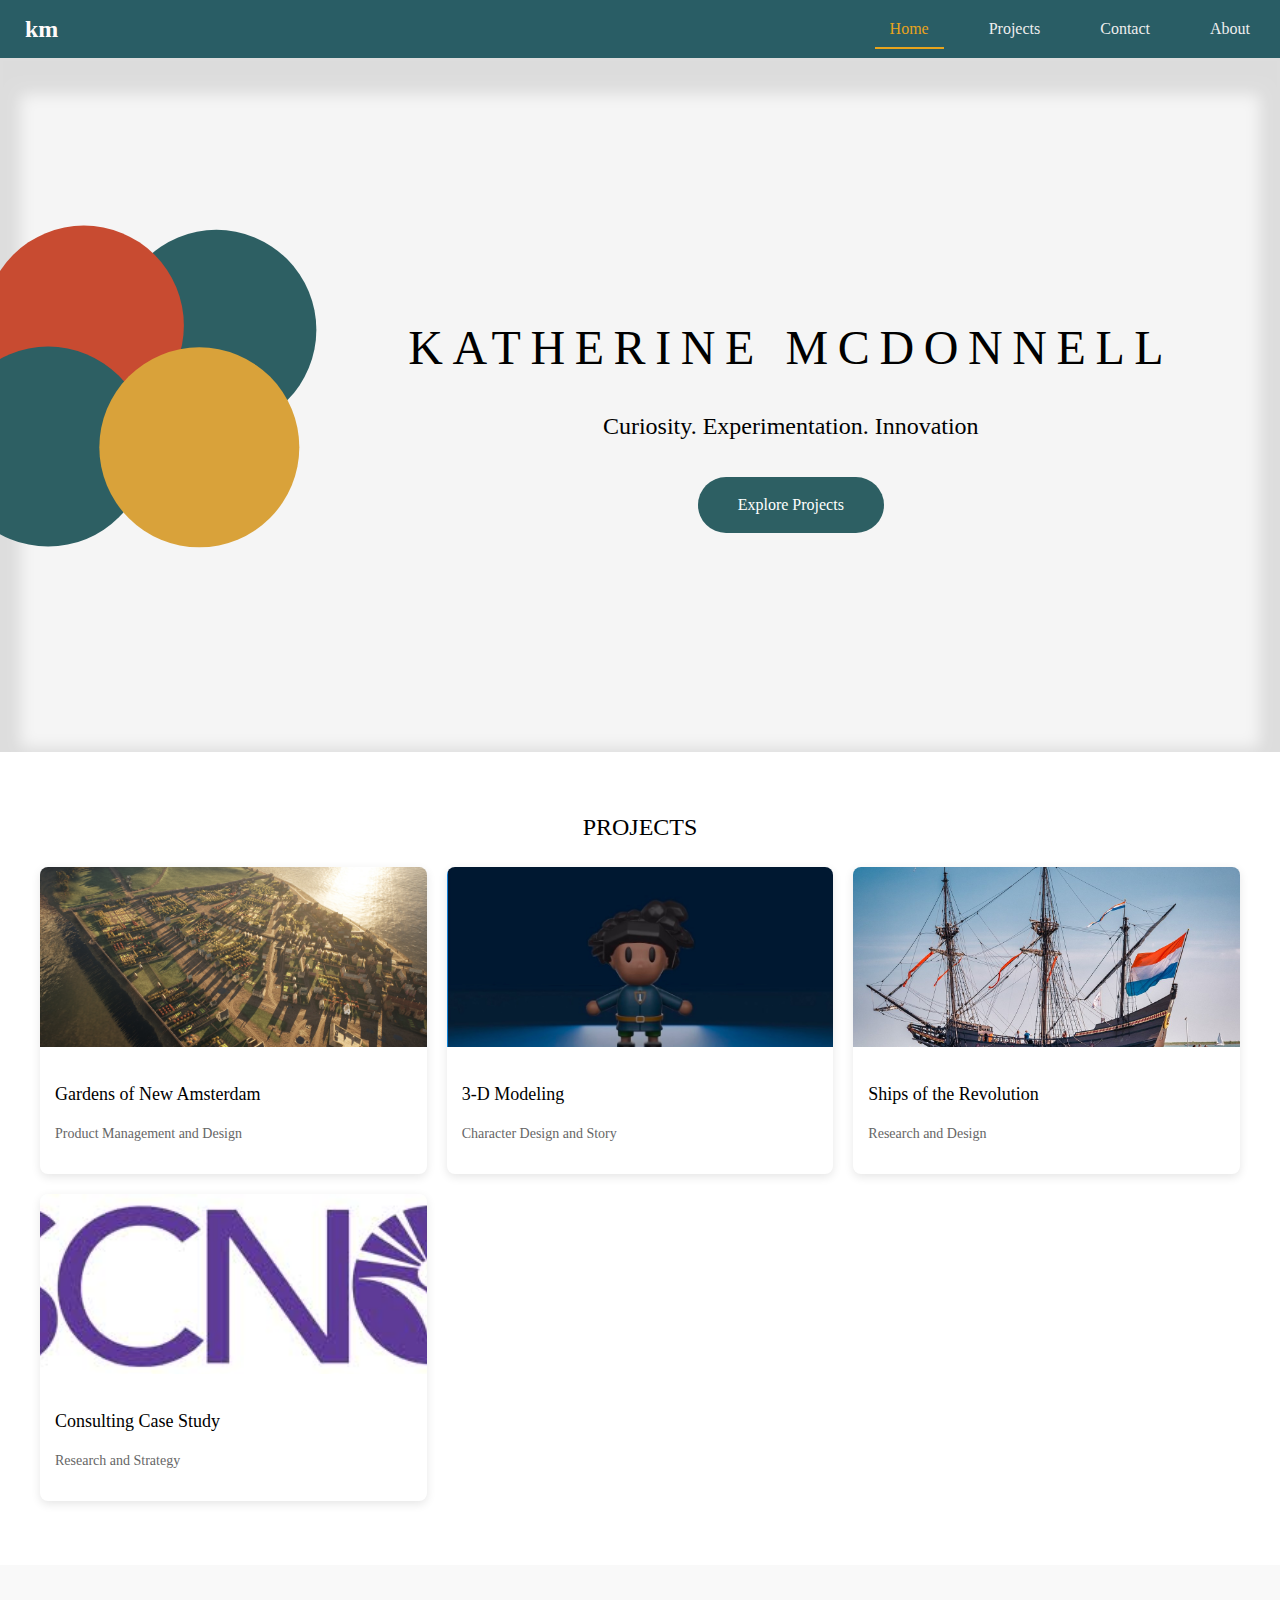
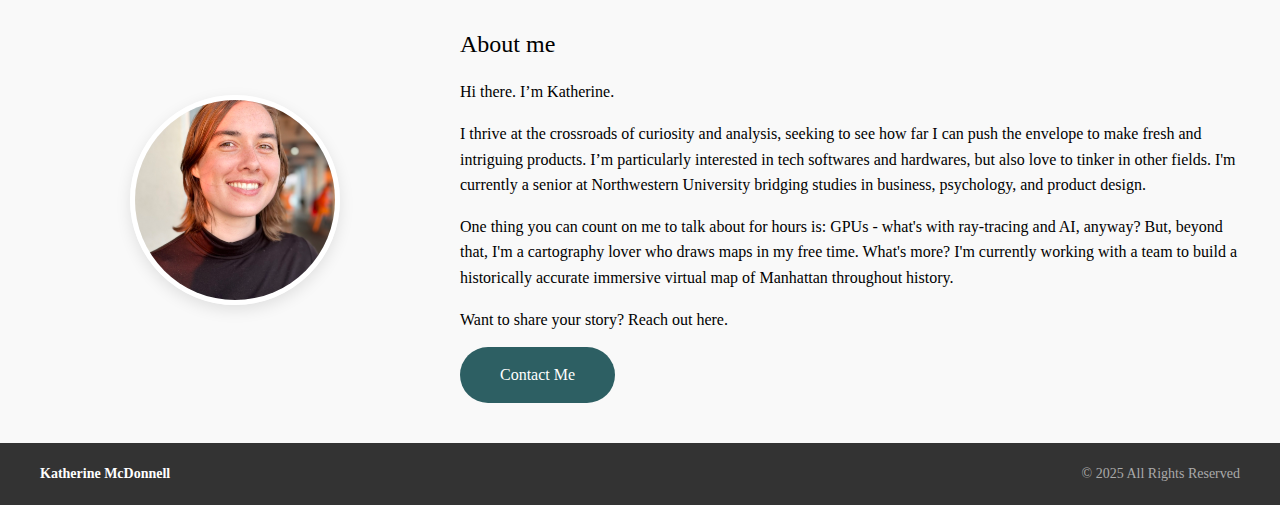
==== commit 92eeebb4: "case study updates" ====
--- a/index.html
+++ b/index.html
@@ -146,18 +146,9 @@
                     <!-- Project 4 -->
                     <div class="project-card">
                         <div class="project-image">
-                            <img src="Daily NU.png" alt="The Daily Northwestern">
-                        </div>
-                        <div class="project-info">
-                            <h3>Published Works</h3>
-                            <p>Journalistic Research and Writing</p>
-                        </div>
-                    </div>
-                    
-                    <!-- Project 5 -->
-                    <div class="project-card">
-                        <div class="project-image">
+                            <a href="case.html">
                             <img src="scno logo.jpeg" alt="Consulting Case Study">
+                            </a>
                         </div>
                         <div class="project-info">
                             <h3>Consulting Case Study</h3>
@@ -181,7 +172,6 @@
                         <p>I thrive at the crossroads of curiosity and analysis, seeking to see how far I can push the envelope to make 
                             fresh and intriguing products. I’m particularly interested in tech softwares and hardwares, but also love to
                              tinker in other fields. I'm currently a senior at Northwestern University bridging studies in business, psychology, and product design.</p> 
-                            
                         <p> One thing you can count on me to talk about for hours is: GPUs - what's with ray-tracing and AI, anyway? 
                             But, beyond that, I'm a cartography lover who draws maps in my free time. What's more?
                              I'm currently working with a team to build a historically accurate immersive virtual map of Manhattan throughout history.</p>
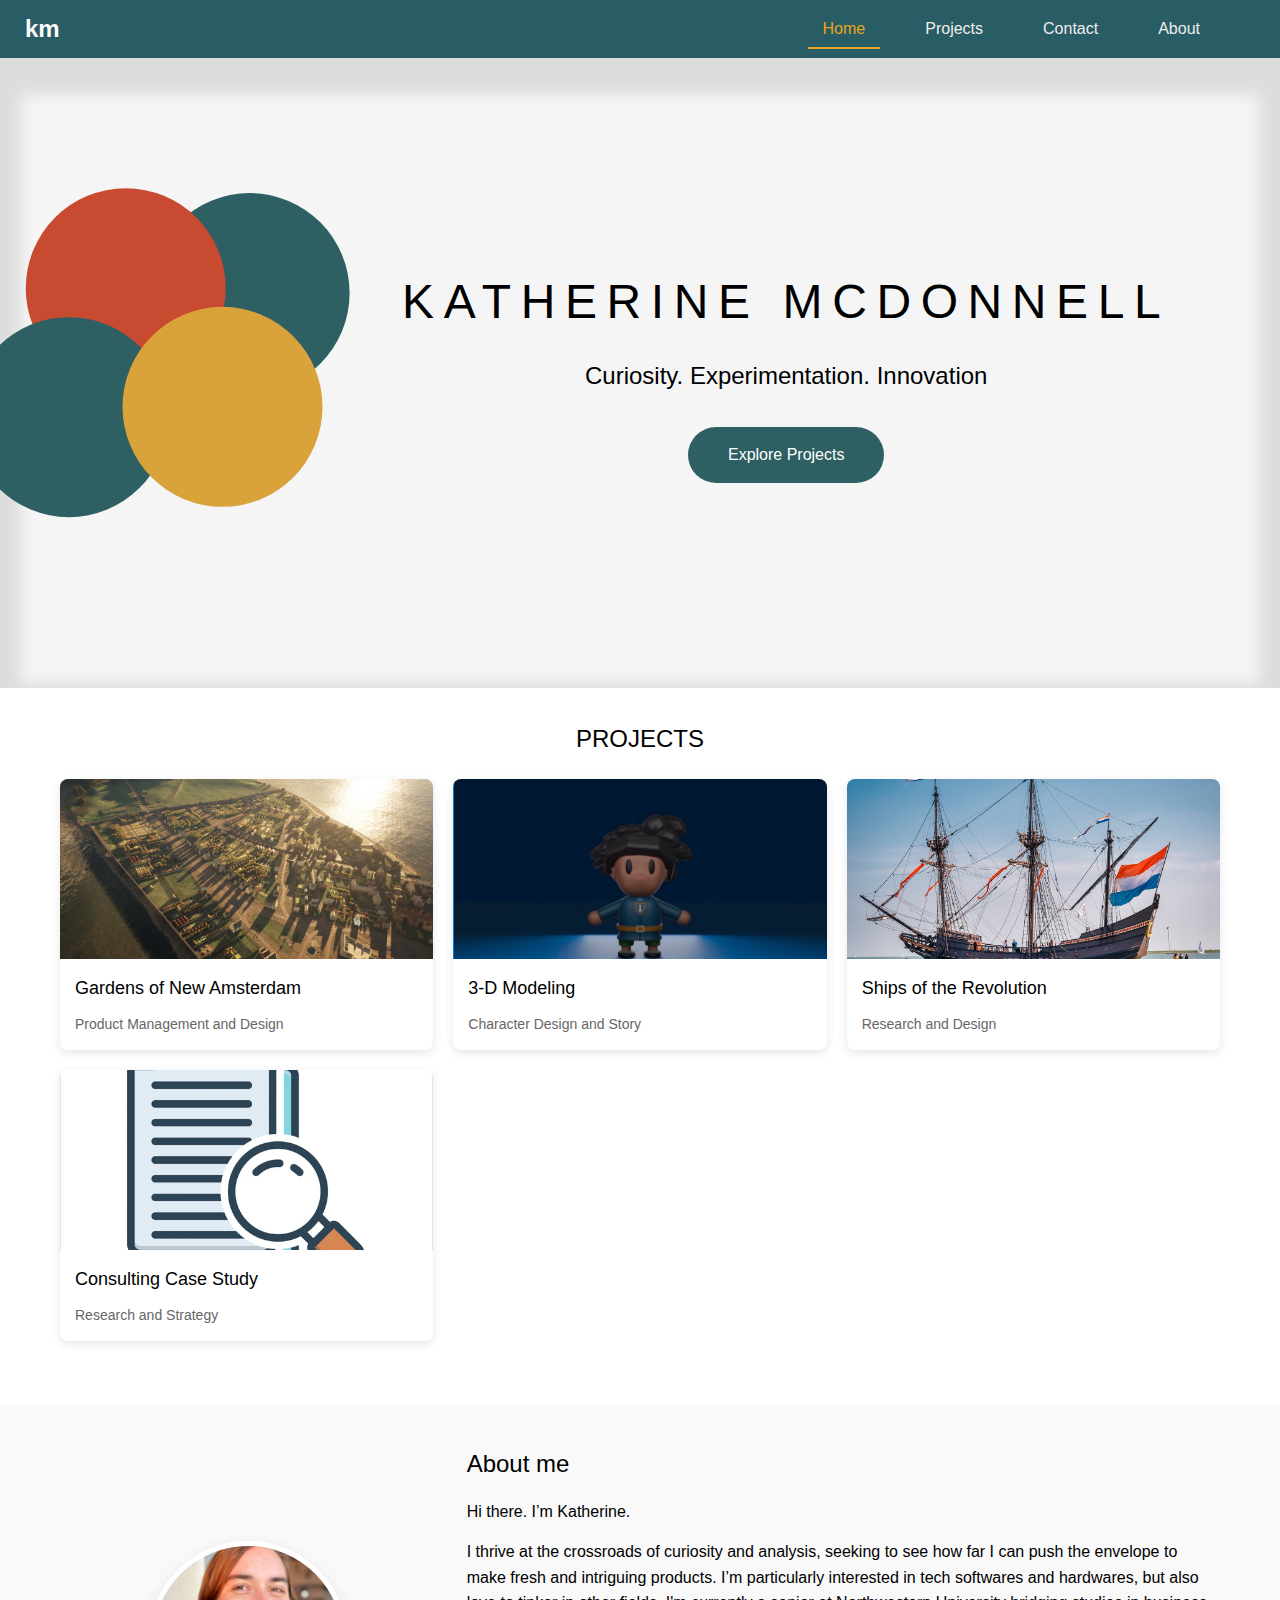
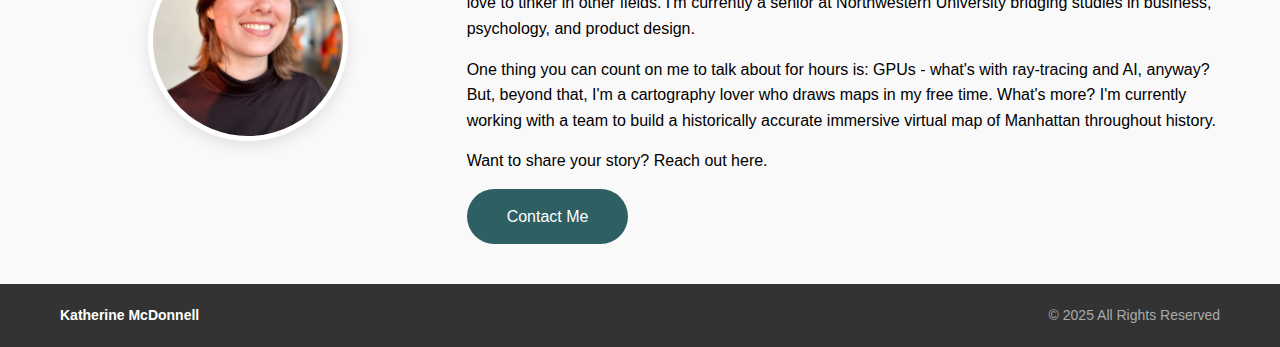
==== commit 756a0e02: "updates" ====
--- a/index.html
+++ b/index.html
@@ -147,7 +147,7 @@
                     <div class="project-card">
                         <div class="project-image">
                             <a href="case.html">
-                            <img src="scno logo.jpeg" alt="Consulting Case Study">
+                            <img src="Case Study Icon.webp" alt="Consulting Case Study">
                             </a>
                         </div>
                         <div class="project-info">
--- a/style.css
+++ b/style.css
@@ -1,15 +1,21 @@
-
-{
+/* Reset and Base Styles */
+* {
     margin: 0;
     padding: 0;
     box-sizing: border-box;
 }
 
 body {
-    font-family: 'Jost';
+    font-family: 'Jost', sans-serif;
     line-height: 1.6;
     color: #000000;
     background-color: #fff;
+    overflow-x: hidden;
+    overflow-y: visible;
+}
+
+html {
+    scroll-behavior: smooth;
 }
 
 .container {
@@ -28,10 +34,9 @@
     height: auto;
 }
 
-
 /* Header Styles */
 header {
-    padding: 0px 0;
+    padding: 0;
     border-bottom: 1px solid #eee;
 }
 
@@ -44,23 +49,21 @@
 /* Navigation Styles */
 .main-nav {
     background-color: #295D65;
-    padding: 0px 25px;
-    margin-bottom: 0px;
+    padding: 0 25px;
+    margin-bottom: 0;
     position: sticky;
     top: 0;
     z-index: 1000;
     display: flex;
     align-items: center;
-    justify-content: space-between; /* This creates space between child elements */
-    width: 100%; /* Ensure it spans the full width */
-}
-
-/* Container for the logo */
+    justify-content: space-between;
+    width: 100%;
+}
+
 .logo-container {
     display: flex;
     align-items: center;
-    margin-top: 10px;
-    margin-bottom: 10px;
+    margin: 10px 0;
 }
 
 .logo {
@@ -69,9 +72,8 @@
     color: #fffafa;
 }
 
-/* Container for the navigation tabs */
 .nav-container {
-    margin-left: auto; /* This pushes the nav to the right */
+    margin-left: auto;
 }
 
 .nav-tabs {
@@ -86,7 +88,7 @@
     padding: 10px 15px;
     font-weight: 500;
     transition: all 0.3s;
-    color:#eee;
+    color: #eee;
 }
 
 .nav-tabs li a:hover,
@@ -102,7 +104,7 @@
     display: flex;
     align-items: center;
     background-color: #f5f5f5;
-    box-shadow: inset 0px 16px 16px 20px rgba(0, 0, 0, 0.1);
+    box-shadow: inset 0 16px 16px 20px rgba(0, 0, 0, 0.1);
     padding: 2rem 0;
     overflow: hidden;
 }
@@ -118,7 +120,7 @@
     padding: 0 2rem;
 }
 
-/* Left side with circles */
+/* Circles Part */
 .circles-part {
     width: 30%;
     position: relative;
@@ -133,14 +135,13 @@
 .circle {
     position: absolute;
     border-radius: 50%;
-
     transition: transform 0.3s ease-out;
 }
 
 .circle-1 {
     width: 200px;
     height: 200px;
-    background-color: #C84B31; /* Red-orange */
+    background-color: #C84B31;
     top: 25px;
     left: -55px;
     z-index: 2;
@@ -149,7 +150,7 @@
 .circle-2 {
     width: 200px;
     height: 200px;
-    background-color: #2D5F63; /* Teal */
+    background-color: #2D5F63;
     top: 25px;
     left: 75px;
     z-index: 1;
@@ -158,7 +159,7 @@
 .circle-3 {
     width: 200px;
     height: 200px;
-    background-color: #2D5F63; /* Second teal circle */
+    background-color: #2D5F63;
     top: 140px;
     left: -100px;
     z-index: 3;
@@ -167,13 +168,13 @@
 .circle-4 {
     width: 200px;
     height: 200px;
-    background-color: #D9A23A; /* Yellow-gold */
+    background-color: #D9A23A;
     top: 140px;
     left: 55px;
     z-index: 4;
 }
 
-/* Right side with text */
+/* Text Part */
 .text-part {
     width: 100%;
     text-align: center;
@@ -193,6 +194,7 @@
     margin-bottom: 2rem;
 }
 
+/* Button Styles */
 .btn {
     display: inline-block;
     padding: 15px 40px;
@@ -211,62 +213,34 @@
     box-shadow: 0 10px 20px rgba(0, 0, 0, 0.1);
 }
 
-/* Responsive styles */
-@media (max-width: 992px) {
-    .hero-content {
-        flex-direction: column;
-    }
-    
-    .circles-part, .text-part {
-        width: 100%;
-    }
-    
-    .circles-part {
-        margin-bottom: 2rem;
-    }
-    
-    .text-part {
-        text-align: center;
-        padding-left: 0;
-    }
-    
-    .parallax-container {
-        height: 350px;
-    }
-}
-
-@media (max-width: 576px) {
-    .text-part h1 {
-        font-size: 2rem;
-    }
-    
-    .text-part h2 {
-        font-size: 1rem;
-    }
-    
-    .btn {
-        padding: 12px 30px;
-    }
-    
-    .parallax-container {
-        height: 300px;
-    }
-    
-    .circle {
-        transform: scale(0.8);
-    }
-}
-/* END logo styles*/
-
-/* Projects Section */
-.projects {
-    padding: 32px 0;
+.contact-btn {
+    display: block;
+    text-align: center;
+    margin-top: 20px;
+}
+
+/* Headings */
+h2 {
+    font-size: 24px;
+    margin-bottom: 15px;
+    font-weight: 500;
+}
+
+h3 {
+    font-size: 20px;
+    margin-bottom: 15px;
+    font-weight: 500;
 }
 
 .section-title {
     font-size: 24px;
     margin-bottom: 20px;
     text-align: center;
+}
+
+/* Projects Section */
+.projects {
+    padding: 32px 0;
 }
 
 .project-grid {
@@ -318,15 +292,36 @@
     font-size: 14px;
 }
 
-/* About Section */
+/* Section Styles */
 .section-about {
     margin-bottom: 40px;
-    background-color: #f5f5f5; /* Light gray background */
+    background-color: #f5f5f5;
     padding: 20px;
     border-radius: 8px;
-    box-shadow: inset 0px 16px 0px 20px rgba(0, 0, 0, 0.1); /* Subtle drop shadow */
-}
-
+    box-shadow: inset 0 16px 0 20px rgba(0, 0, 0, 0.1);
+}
+
+.section-work {
+    margin-bottom: 40px;
+    background-color: #F4F4F4;
+    padding: 20px;
+    border-radius: 8px;
+    box-shadow: 4px 4px 8px rgba(0, 0, 0, 0.1);
+}
+
+.section-light-shadow {
+    box-shadow: 0 2px 4px rgba(0, 0, 0, 0.05);
+}
+
+.section-medium-shadow {
+    box-shadow: 0 4px 8px rgba(0, 0, 0, 0.1);
+}
+
+.section-heavy-shadow {
+    box-shadow: 0 8px 16px rgba(0, 0, 0, 0.15);
+}
+
+/* About Section */
 .about {
     padding: 40px 0;
     background-color: #f9f9f9;
@@ -396,12 +391,6 @@
     background-color: #f9f9f9;
 }
 
-.contact-btn {
-    display: block;
-    text-align: center;
-    margin-top: 20px;
-}
-
 /* Footer */
 footer {
     background-color: #333;
@@ -435,12 +424,6 @@
     margin-bottom: 30px;
 }
 
-h2 {
-    font-size: 24px;
-    margin-bottom: 15px;
-    font-weight: 500;
-}
-
 .timewalk-grid {
     display: grid;
     grid-template-columns: 1;
@@ -452,7 +435,6 @@
     height: 250px;
     border-radius: 8px;
     overflow: hidden;
-    
 }
 
 .timewalk-image img {
@@ -462,12 +444,6 @@
     align-items: left;
 }
 
-h3 {
-    font-size: 20px;
-    margin-bottom: 15px;
-    font-weight: 500;
-}
-
 .timewalk-text p {
     color: #555;
     margin-bottom: 15px;
@@ -491,9 +467,9 @@
 }
 
 .inline-img {
-    vertical-align: middle; /* Aligns the image with the text */
-    margin-right: 10px; /* Adds spacing between the image and text */
-    height: 40px; /* Adjust size as needed */
+    vertical-align: middle;
+    margin-right: 10px;
+    height: 40px;
 }
 
 /* 3D Modeling Specific Styles */
@@ -548,8 +524,122 @@
     object-fit: cover;
 }
 
+/* Grid and Image Showcase */
+.showcase-grid-container {
+    display: flex;
+    justify-content: center;
+    width: 100%;
+}
+
+.showcase-grid {
+    display: grid;
+    grid-template-columns: repeat(auto-fill, minmax(250px, 1fr));
+    gap: 20px;
+    width: 90%;
+    max-width: 1200px;
+}
+
+.showcase-grid-item {
+    width: 100%;
+    display: flex;
+    justify-content: center;
+}
+
+.showcase-grid img {
+    width: 400px;
+    height: 300px;
+    object-fit: contain;
+}
+
+.grid-container {
+    display: grid;
+    grid-template-columns: auto auto;
+    gap: 10px;
+}
+
+.grid-container img {
+    width: 300px;
+    height: 200px;
+    object-fit: cover;
+}
+
+/* Banner */
+.banner {
+    position: relative;
+    width: 100vw;
+    margin-left: 50%;
+    transform: translateX(-50%);
+    height: 500px;
+    overflow: hidden;
+    margin-top: 0 !important;
+}
+
+.banner img {
+    width: 100vw;
+    height: 100%;
+    object-fit: cover;
+    display: block;
+}
+
+/* Flex Container */
+.container-flex {
+    display: flex;
+    align-items: stretch;
+    width: 80%;
+    margin: 0 auto;
+}
+
+.image-container {
+    flex: 1;
+    display: flex;
+    justify-content: center;
+    align-items: center;
+}
+
+.image-container img {
+    height: auto;
+    max-height: auto;
+    width: auto;
+}
+
+.text-container {
+    flex: 1;
+    display: flex;
+    flex-direction: column;
+    justify-content: space-between;
+    padding-left: 20px;
+}
+
+.text-container p {
+    padding: 15px;
+    margin: 5px 0;
+    border-radius: 5px;
+}
+
 /* Responsive Design */
 @media (max-width: 992px) {
+    .hero-content {
+        flex-direction: column;
+    }
+    
+    .circles-part, 
+    .text-part {
+        width: 100%;
+    }
+    
+    .circles-part {
+        margin-bottom: 2rem;
+    }
+    
+    .text-part {
+        text-align: center;
+        padding-left: 0;
+    }
+    
+    .parallax-container {
+        height: 350px;
+    }
+    
     .project-grid, 
     .gallery-grid {
         grid-template-columns: repeat(3, 1fr);
@@ -583,6 +673,26 @@
 }
 
 @media (max-width: 576px) {
+    .text-part h1 {
+        font-size: 2rem;
+    }
+    
+    .text-part h2 {
+        font-size: 1rem;
+    }
+    
+    .btn {
+        padding: 12px 30px;
+    }
+    
+    .parallax-container {
+        height: 300px;
+    }
+    
+    .circle {
+        transform: scale(0.8);
+    }
+    
     .project-grid,
     .gallery-grid {
         grid-template-columns: 1fr;
@@ -591,111 +701,4 @@
     .character-samples {
         flex-wrap: wrap;
     }
-}
-.section-work {
-    margin-bottom: 40px;
-    background-color: #F4F4F4; /* Light gray background */
-    padding: 20px;
-    border-radius: 8px;
-    box-shadow: 4px 4px 8px rgba(0, 0, 0, 0.1); /* Subtle drop shadow */
-}
-
-.section-light-shadow {
-    box-shadow: 0 2px 4px rgba(0, 0, 0, 0.05);
-}
-
-.section-medium-shadow {
-    box-shadow: 0 4px 8px rgba(0, 0, 0, 0.1);
-}
-
-.section-heavy-shadow {
-    box-shadow: 0 8px 16px rgba(0, 0, 0, 0.15);
-}
-
-.showcase-grid {
-    display: grid;
-    grid-template-columns: repeat(2, 1fr);
-    gap: 20px;
-    margin-bottom: 40px;
-}
-
-.showcase-grid img {
-    width: 300px;  /* Fixed width */
-    height: 200px; /* Fixed height */
-    object-fit: cover; /* This is crucial - maintains aspect ratio without distortion */
-}
-
-.grid-container {
-    display: grid;
-    grid-template-columns: auto auto;
-    gap: 10px; /* Optional: adds space between images */
-  }
-  
-  .grid-container img {
-    width: 300px;  /* Fixed width */
-    height: 200px; /* Fixed height */
-    object-fit: cover; /* This is crucial - maintains aspect ratio without distortion */
-  }
-
-  .banner {
-    position: relative;
-    width: 100vw;
-    margin-left: 50%;
-    transform: translateX(-50%);
-    height: 500px; /* Adjust height as needed */
-    overflow: hidden;
-    margin-top: 0 !important;
-  }
-
-  .banner img {
-    width: 100vw;
-    height: 100%;
-    object-fit: cover;
-    display: block; /* Removes any default spacing */
-  }
-
-  body {
-    margin: 0;
-    padding: 0;
-    overflow-x: hidden; /* Prevents horizontal scrollbars */
-    overflow-y: visible;
-  }
-
-  .container-flex {
-    display: flex;
-    align-items: stretch; /* Ensures equal height */
-    width: 80%; /* Adjust width as needed */
-    margin: 0 auto; /* Centers the container */
-}
-
-.image-container {
-    flex: 1; 
-    display: flex;
-    justify-content: center; /* Centers the image */
-    align-items: center; /* Aligns vertically */
-}
-
-.image-container img {
-    height: auto; /* Makes image match text height */
-    max-height: auto; /* Prevents overflow */
-    width: auto; /* Maintains aspect ratio */
-}
-
-.text-container {
-    flex: 1; /* Takes up the right half */
-    display: flex;
-    flex-direction: column;
-    justify-content: space-between;
-    padding-left: 20px; /* Space between image and text */
-}
-
-.text-container p {
-    padding: 15px;
-    margin: 5px 0;
-    border-radius: 5px; /* Slight rounding for styling */
-}
-
-html {
-    scroll-behavior: smooth;
-}
-
+}